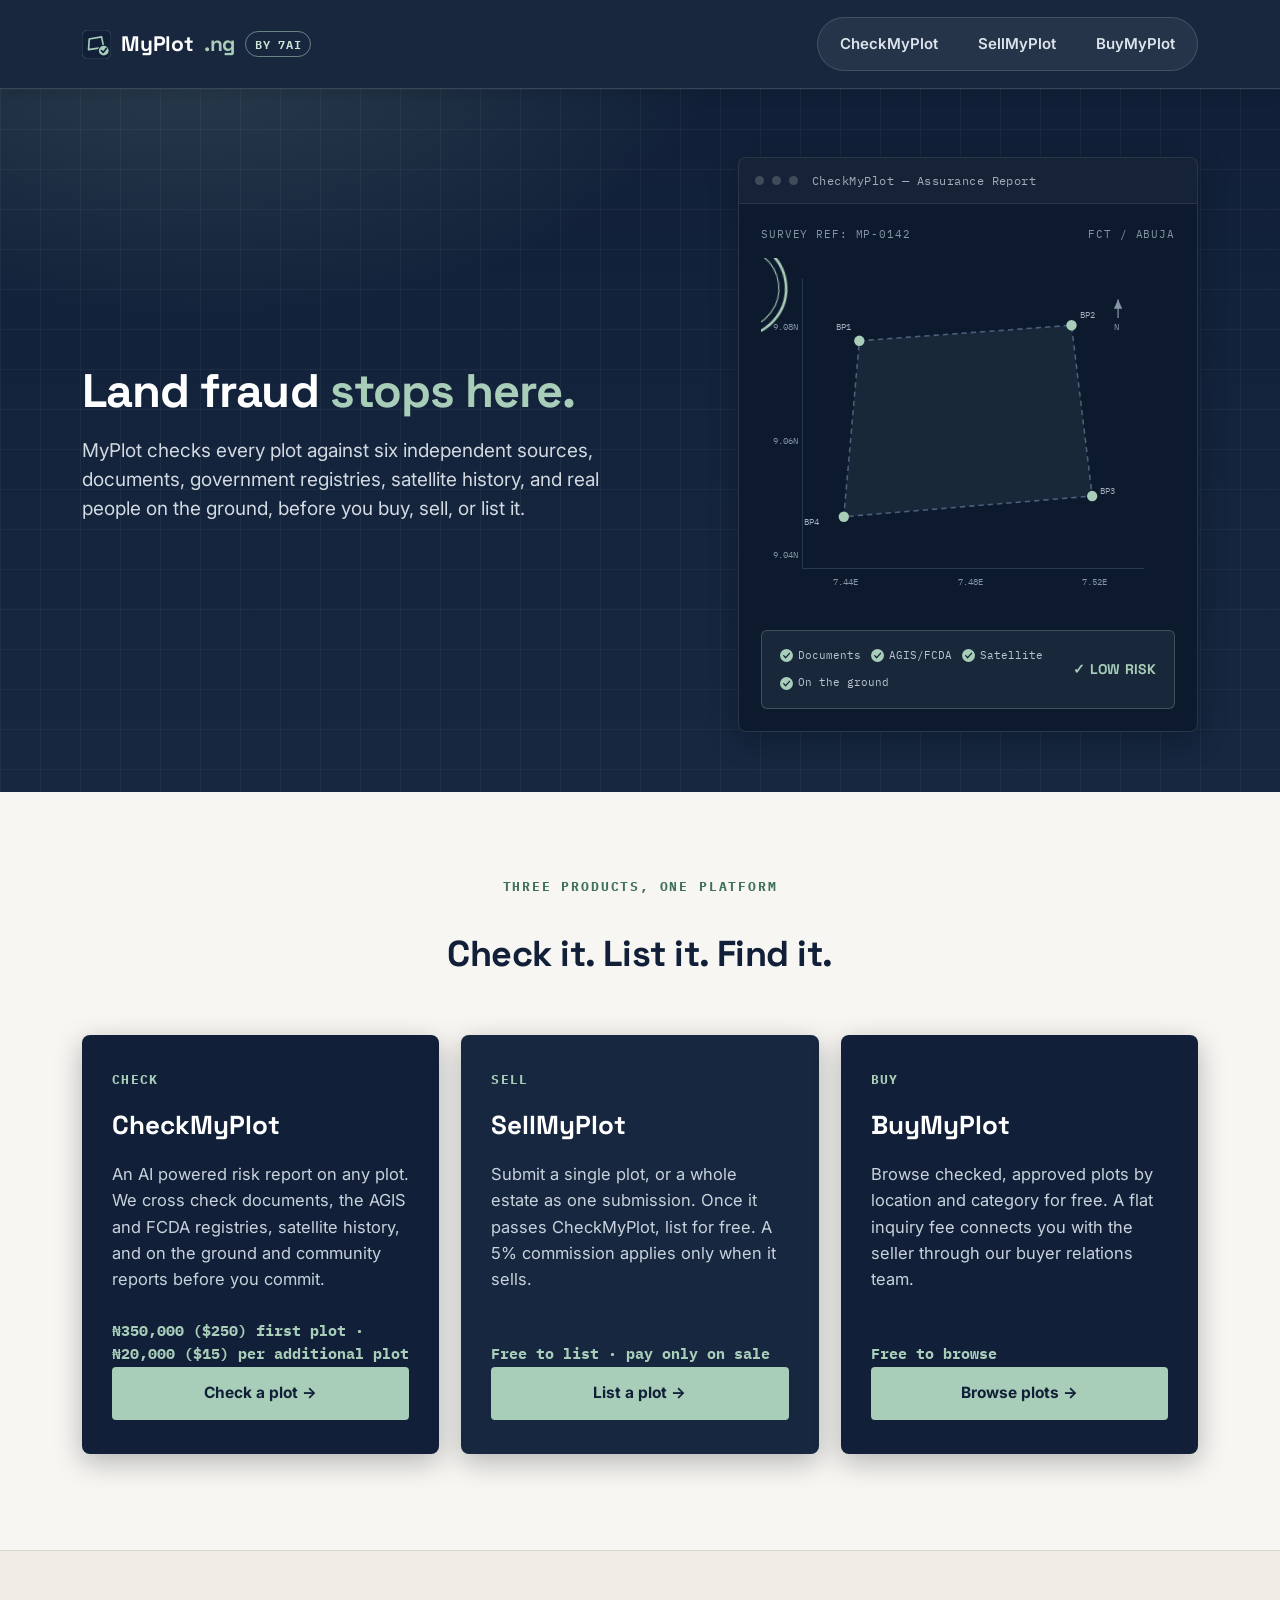
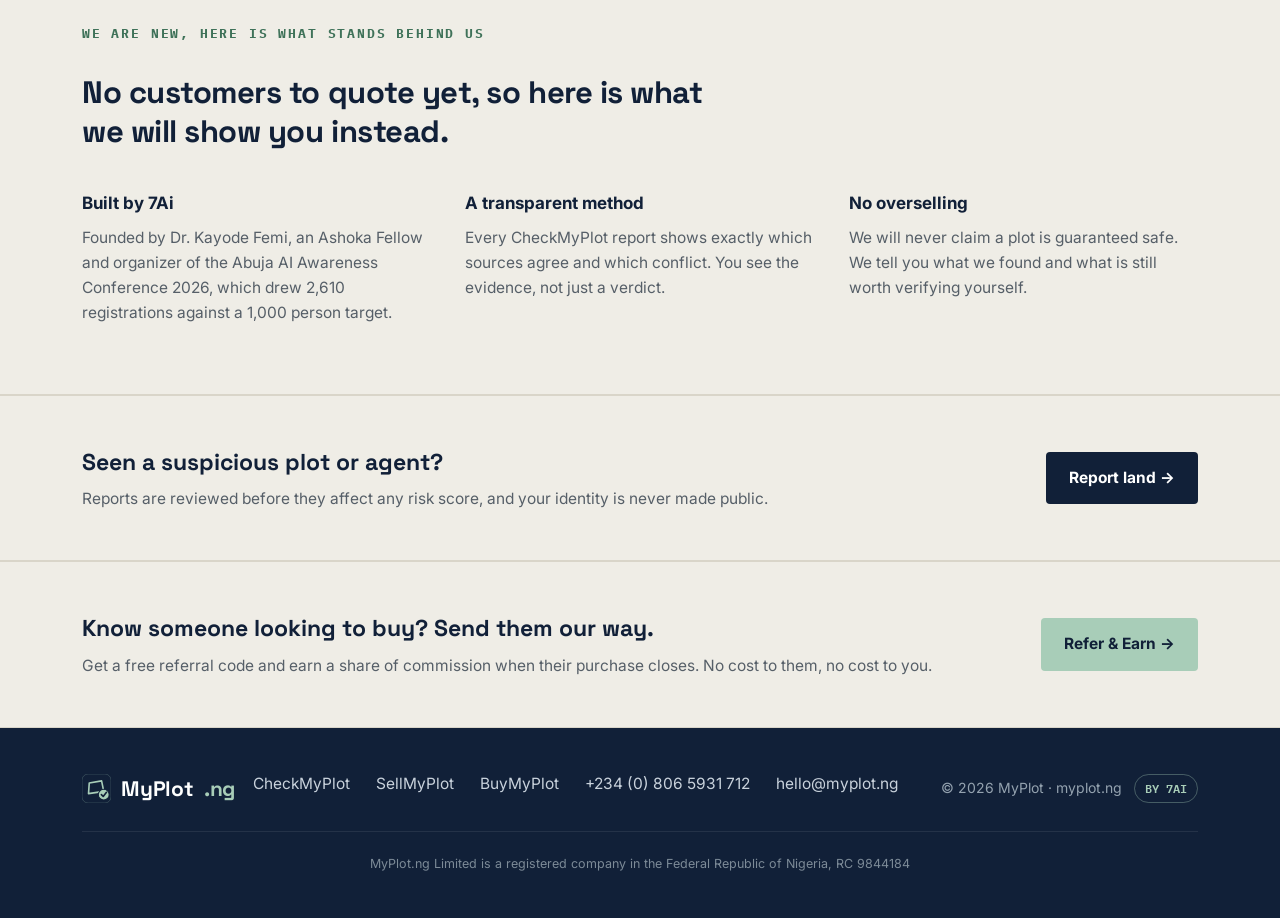
==== index.html @ 8093b440 "Add files via upload" ====
<!DOCTYPE html>
<html lang="en">
<head>
<meta charset="UTF-8">
<meta name="viewport" content="width=device-width, initial-scale=1.0">
<title>MyPlot by 7Ai — CheckMyPlot, SellMyPlot, BuyMyPlot</title>
<meta name="description" content="MyPlot has three products: CheckMyPlot for AI powered land risk reports, SellMyPlot to list a checked plot, and BuyMyPlot to browse verified land for sale in Abuja.">
<link rel="icon" type="image/svg+xml" href="assets/logo/icon.svg">
<link rel="preconnect" href="https://fonts.googleapis.com">
<link rel="preconnect" href="https://fonts.gstatic.com" crossorigin>
<link href="https://fonts.googleapis.com/css2?family=Space+Grotesk:wght@500;600;700&family=Inter:wght@400;500;600;700&family=IBM+Plex+Mono:wght@400;500;600&display=swap" rel="stylesheet">
<link rel="stylesheet" href="css/style.css">
</head>
<body>

<header class="site">
  <div class="nav">
    <a href="index.html" class="brand">
      <svg class="brand-icon" viewBox="0 0 160 160" xmlns="http://www.w3.org/2000/svg" aria-hidden="true">
        <rect x="0" y="0" width="160" height="160" rx="34" fill="#112038" stroke="#A8CDB8" stroke-opacity="0.4" stroke-width="3"/>
        <polygon points="40,50 108,38 120,96 36,108" fill="none" stroke="#A8CDB8" stroke-width="9" stroke-linejoin="round" stroke-linecap="round"/>
        <circle cx="120" cy="114" r="30" fill="#A8CDB8" stroke="#112038" stroke-width="6"/>
        <path d="M107,114 L117,124 L135,101" fill="none" stroke="#112038" stroke-width="9" stroke-linecap="round" stroke-linejoin="round"/>
      </svg>
      MyPlot<span class="dot">.ng</span><span class="brand-tag">BY 7AI</span>
    </a>
    <nav class="product-tabs">
      <a href="check/index.html">CheckMyPlot</a>
      <a href="sell/index.html">SellMyPlot</a>
      <a href="buy/index.html">BuyMyPlot</a>
    </nav>
  </div>
</header>

<section class="hero">
  <div class="wrap hero-inner">
    <div class="hero-grid">
      <div>
        <h1>Land fraud <span class="accent">stops here.</span></h1>
        <p class="lede">MyPlot checks every plot against six independent sources, documents, government registries, satellite history, and real people on the ground, before you buy, sell, or list it.</p>
      </div>
      <div class="plot-graphic">
        <div class="mock-titlebar">
          <span class="mock-dot"></span><span class="mock-dot"></span><span class="mock-dot"></span>
          <span class="mock-title">CheckMyPlot — Assurance Report</span>
        </div>
        <div class="mock-body">
        <div class="frame-label"><span>SURVEY REF: MP-0142</span><span>FCT / ABUJA</span></div>
        <div class="plot-svg-holder">
          <svg viewBox="0 0 400 340" fill="none" xmlns="http://www.w3.org/2000/svg" role="img" aria-label="Illustrated survey plan of a plot with beacon markers at each corner and a risk verdict stamp">
            <g stroke="#2A3A52" stroke-width="1">
              <line x1="40" y1="20" x2="40" y2="300"/>
              <line x1="40" y1="300" x2="370" y2="300"/>
            </g>
            <g fill="#8695A6" font-family="IBM Plex Mono" font-size="9">
              <text x="12" y="70">9.08N</text>
              <text x="12" y="180">9.06N</text>
              <text x="12" y="290">9.04N</text>
              <text x="70" y="316">7.44E</text>
              <text x="190" y="316">7.48E</text>
              <text x="310" y="316">7.52E</text>
            </g>
            <polygon points="95,80 300,65 320,230 80,250" fill="rgba(168,205,184,0.08)" stroke="#4C5F7C" stroke-width="1.5" stroke-dasharray="5 4"/>
            <g class="beacon b1">
              <circle cx="95" cy="80" r="5" fill="#A8CDB8"/>
              <text x="72" y="70" fill="#9FADBD" font-family="IBM Plex Mono" font-size="9">BP1</text>
            </g>
            <g class="beacon b2">
              <circle cx="300" cy="65" r="5" fill="#A8CDB8"/>
              <text x="308" y="58" fill="#9FADBD" font-family="IBM Plex Mono" font-size="9">BP2</text>
            </g>
            <g class="beacon b3">
              <circle cx="320" cy="230" r="5" fill="#A8CDB8"/>
              <text x="328" y="228" fill="#9FADBD" font-family="IBM Plex Mono" font-size="9">BP3</text>
            </g>
            <g class="beacon b4">
              <circle cx="80" cy="250" r="5" fill="#A8CDB8"/>
              <text x="42" y="258" fill="#9FADBD" font-family="IBM Plex Mono" font-size="9">BP4</text>
            </g>
            <g transform="translate(345,40)">
              <line x1="0" y1="18" x2="0" y2="0" stroke="#8695A6" stroke-width="1.2"/>
              <polygon points="0,0 -4,9 4,9" fill="#8695A6"/>
              <text x="-4" y="30" fill="#8695A6" font-family="IBM Plex Mono" font-size="9">N</text>
            </g>
            <g class="stamp" transform="translate(195,155)">
              <circle cx="0" cy="0" r="46" fill="none" stroke="#A8CDB8" stroke-width="2.5"/>
              <circle cx="0" cy="0" r="39" fill="none" stroke="#A8CDB8" stroke-width="1"/>
              <text x="0" y="-6" fill="#A8CDB8" font-family="Space Grotesk" font-weight="700" font-size="13" text-anchor="middle">LOW</text>
              <text x="0" y="10" fill="#A8CDB8" font-family="Space Grotesk" font-weight="700" font-size="13" text-anchor="middle">RISK</text>
            </g>
          </svg>
        </div>
        </div>
        <div class="mock-results">
          <div class="mock-checks">
            <span class="mock-check"><svg viewBox="0 0 16 16"><circle cx="8" cy="8" r="8" fill="#A8CDB8"/><path d="M4.5,8.2 L7,10.7 L11.7,5.3" stroke="#112038" stroke-width="1.6" fill="none" stroke-linecap="round" stroke-linejoin="round"/></svg>Documents</span>
            <span class="mock-check"><svg viewBox="0 0 16 16"><circle cx="8" cy="8" r="8" fill="#A8CDB8"/><path d="M4.5,8.2 L7,10.7 L11.7,5.3" stroke="#112038" stroke-width="1.6" fill="none" stroke-linecap="round" stroke-linejoin="round"/></svg>AGIS/FCDA</span>
            <span class="mock-check"><svg viewBox="0 0 16 16"><circle cx="8" cy="8" r="8" fill="#A8CDB8"/><path d="M4.5,8.2 L7,10.7 L11.7,5.3" stroke="#112038" stroke-width="1.6" fill="none" stroke-linecap="round" stroke-linejoin="round"/></svg>Satellite</span>
            <span class="mock-check"><svg viewBox="0 0 16 16"><circle cx="8" cy="8" r="8" fill="#A8CDB8"/><path d="M4.5,8.2 L7,10.7 L11.7,5.3" stroke="#112038" stroke-width="1.6" fill="none" stroke-linecap="round" stroke-linejoin="round"/></svg>On the ground</span>
          </div>
          <span class="mock-verdict">✓ LOW RISK</span>
        </div>
      </div>
    </div>
  </div>
</section>

<section class="products">
  <div class="wrap">
    <div class="products-head">
      <span class="eyebrow">THREE PRODUCTS, ONE PLATFORM</span>
      <h2>Check it. List it. Find it.</h2>
    </div>
    <div class="product-row">
      <a href="check/index.html" class="product-card">
        <span class="product-step">CHECK</span>
        <h3>CheckMyPlot</h3>
        <p>An AI powered risk report on any plot. We cross check documents, the AGIS and FCDA registries, satellite history, and on the ground and community reports before you commit.</p>
        <div class="product-price">₦350,000 ($250) first plot · ₦20,000 ($15) per additional plot</div>
        <span class="btn btn-primary">Check a plot →</span>
      </a>
      <a href="sell/index.html" class="product-card mid">
        <span class="product-step">SELL</span>
        <h3>SellMyPlot</h3>
        <p>Submit a single plot, or a whole estate as one submission. Once it passes CheckMyPlot, list for free. A 5% commission applies only when it sells.</p>
        <div class="product-price">Free to list · pay only on sale</div>
        <span class="btn btn-primary">List a plot →</span>
      </a>
      <a href="buy/index.html" class="product-card">
        <span class="product-step">BUY</span>
        <h3>BuyMyPlot</h3>
        <p>Browse checked, approved plots by location and category for free. A flat inquiry fee connects you with the seller through our buyer relations team.</p>
        <div class="product-price">Free to browse</div>
        <span class="btn btn-primary">Browse plots →</span>
      </a>
    </div>
  </div>
</section>

<section class="trust">
  <div class="wrap">
    <div class="trust-head">
      <span class="eyebrow">WE ARE NEW, HERE IS WHAT STANDS BEHIND US</span>
      <h2>No customers to quote yet, so here is what we will show you instead.</h2>
    </div>
    <div class="trust-row">
      <div class="trust-item">
        <h4>Built by 7Ai</h4>
        <p>Founded by Dr. Kayode Femi, an Ashoka Fellow and organizer of the Abuja AI Awareness Conference 2026, which drew 2,610 registrations against a 1,000 person target.</p>
      </div>
      <div class="trust-item">
        <h4>A transparent method</h4>
        <p>Every CheckMyPlot report shows exactly which sources agree and which conflict. You see the evidence, not just a verdict.</p>
      </div>
      <div class="trust-item">
        <h4>No overselling</h4>
        <p>We will never claim a plot is guaranteed safe. We tell you what we found and what is still worth verifying yourself.</p>
      </div>
    </div>
  </div>
</section>

<section class="report-cta">
  <div class="wrap">
    <div>
      <h2>Seen a suspicious plot or agent?</h2>
      <p>Reports are reviewed before they affect any risk score, and your identity is never made public.</p>
    </div>
    <a href="report/index.html" class="btn btn-dark">Report land →</a>
  </div>
</section>

<section class="report-cta" style="background:var(--paper-2);">
  <div class="wrap">
    <div>
      <h2>Know someone looking to buy? Send them our way.</h2>
      <p>Get a free referral code and earn a share of commission when their purchase closes. No cost to them, no cost to you.</p>
    </div>
    <a href="refer/index.html" class="btn btn-primary">Refer & Earn →</a>
  </div>
</section>

<footer>
  <div class="wrap">
    <div class="footer-row">
      <a href="index.html" class="brand">
        <svg class="brand-icon" viewBox="0 0 160 160" xmlns="http://www.w3.org/2000/svg" aria-hidden="true">
          <rect x="0" y="0" width="160" height="160" rx="34" fill="#112038" stroke="#A8CDB8" stroke-opacity="0.4" stroke-width="3"/>
          <polygon points="40,50 108,38 120,96 36,108" fill="none" stroke="#A8CDB8" stroke-width="9" stroke-linejoin="round" stroke-linecap="round"/>
          <circle cx="120" cy="114" r="30" fill="#A8CDB8" stroke="#112038" stroke-width="6"/>
          <path d="M107,114 L117,124 L135,101" fill="none" stroke="#112038" stroke-width="9" stroke-linecap="round" stroke-linejoin="round"/>
        </svg>
        MyPlot<span class="dot">.ng</span>
      </a>
      <div class="footer-links">
        <a href="check/index.html">CheckMyPlot</a>
        <a href="sell/index.html">SellMyPlot</a>
        <a href="buy/index.html">BuyMyPlot</a>
        <a href="tel:+2348065931712">+234 (0) 806 5931 712</a>
        <a href="mailto:hello@myplot.ng">hello@myplot.ng</a>
      </div>
      <div class="footer-meta">
        <span>© 2026 MyPlot · myplot.ng</span>
        <span class="tag7ai">BY 7AI</span>
      </div>
    </div>
    <div class="footer-legal">MyPlot.ng Limited is a registered company in the Federal Republic of Nigeria, RC 9844184</div>
  </div>
</footer>

<script src="js/main.js"></script>
</body>
</html>
---- css/style.css ----
/* MyPlot by 7Ai — shared stylesheet
   Brand colors: navy #112038, sage #A8CDB8 (decorative, dark backgrounds),
   deepened green #5A8A70 (functional text/labels on light backgrounds) */

:root{
  --navy:#112038;
  --navy-2:#16273f;
  --teal:#A8CDB8;       /* decorative sage, use on dark backgrounds or as solid fills */
  --teal-dim:#3F7259;   /* functional green, darker for AA contrast as small text on light backgrounds */
  --paper:#F7F6F2;
  --paper-2:#EFEDE6;
  --ink:#112038;
  --ink-soft:#333E48;
  --ink-faint:#565F68;  /* darkened from the original for real legibility on light backgrounds */
  --amber:#E8A33D;
  --red:#D2574A;
  --line:#D9D5C9;
  --line-navy:rgba(255,255,255,0.14);
  --shadow-card:0 1px 2px rgba(17,32,56,0.04), 0 4px 14px rgba(17,32,56,0.07);
  --shadow-dark:0 8px 28px rgba(6,12,22,0.28);
  --display:'Space Grotesk',sans-serif;
  --body:'Inter',sans-serif;
  --mono:'IBM Plex Mono',monospace;
}

*{box-sizing:border-box; margin:0; padding:0;}
html{scroll-behavior:smooth; font-size:17px;}
body{
  font-family:var(--body);
  color:var(--ink-soft);
  background:var(--paper);
  line-height:1.6;
  -webkit-font-smoothing:antialiased;
}
img,svg{display:block; max-width:100%;}
a{color:inherit;}
:focus-visible{outline:2px solid var(--teal-dim); outline-offset:3px;}

.wrap{max-width:1180px; margin:0 auto; padding:0 32px;}

/* ---------- NAV ---------- */
.contact-bar{
  background:#0A1220; padding:9px 32px; text-align:center;
}
.contact-bar .wrap{
  max-width:1180px; margin:0 auto;
  display:flex; align-items:center; justify-content:center; flex-wrap:wrap;
}
.contact-bar a{
  color:#CDE6D9; font-family:var(--mono); font-size:12.5px; font-weight:600;
  text-decoration:none; display:inline-flex; align-items:center; margin:0 13px;
}
.contact-bar a:hover{ color:#fff; }
.contact-bar .cbar-icon{ width:13px; height:13px; flex-shrink:0; margin-right:6px; }

header.site{
  position:sticky; top:0; z-index:50;
  background:rgba(17,32,56,0.97);
  backdrop-filter:blur(8px);
  border-bottom:1px solid var(--line-navy);
  box-shadow:0 2px 16px rgba(0,0,0,0.18);
}
.nav{
  display:flex; align-items:center; justify-content:space-between;
  padding:17px 32px;
  max-width:1180px; margin:0 auto;
  gap:24px;
}
.brand{
  display:flex; align-items:center; gap:10px; flex-shrink:0;
  font-family:var(--display); font-weight:700; font-size:21px;
  color:#fff; letter-spacing:-0.01em;
  text-decoration:none;
}
.brand-icon{width:29px; height:29px; flex-shrink:0; display:block;}
.brand .dot{color:var(--teal);}
.brand-tag{
  font-family:var(--mono); font-size:11.5px; font-weight:600; color:#CDE6D9;
  border:1px solid rgba(168,205,184,0.55); border-radius:20px;
  padding:3px 9px; letter-spacing:0.06em;
}
.product-tabs{
  display:flex; align-items:center; gap:4px;
  background:rgba(255,255,255,0.06);
  border:1px solid var(--line-navy);
  border-radius:30px; padding:4px;
}
.product-tabs a{
  font-family:var(--body); font-weight:600; font-size:15px;
  color:#DCE4EC; text-decoration:none;
  padding:10px 18px; border-radius:24px;
  transition:background 0.15s ease, color 0.15s ease;
  white-space:nowrap;
}
.product-tabs a:hover{color:#fff;}
.product-tabs a.active{background:var(--teal); color:var(--navy);}

/* ---------- BUTTONS ---------- */
.btn{
  display:inline-flex; align-items:center; justify-content:center; gap:8px;
  font-family:var(--body); font-weight:700; font-size:15.5px;
  padding:13px 22px; border-radius:4px; text-decoration:none;
  border:1px solid transparent; cursor:pointer;
  transition:transform 0.15s ease, box-shadow 0.15s ease;
}
.btn:hover{transform:translateY(-1px);}
.btn-primary{background:var(--teal); color:var(--navy);}
.btn-primary:hover{box-shadow:0 8px 22px rgba(168,205,184,0.5);}
.btn-dark{background:var(--navy); color:#fff;}
.btn-dark:hover{box-shadow:0 8px 22px rgba(17,32,56,0.3);}
.btn-ghost{border-color:rgba(255,255,255,0.35); color:#fff; background:transparent;}
.btn-ghost:hover{border-color:#fff;}
.btn:disabled{opacity:0.6; cursor:not-allowed; transform:none;}

/* ---------- HERO (used on all pages, varies in height) ---------- */
.hero{
  background:
    radial-gradient(ellipse 900px 500px at 15% -10%, rgba(168,205,184,0.18), transparent 60%),
    linear-gradient(180deg, var(--navy) 0%, var(--navy-2) 100%);
  color:#fff;
  position:relative; overflow:hidden;
  padding:68px 0 60px;
}
.hero::before{
  content:"";
  position:absolute; inset:0;
  background-image:
    linear-gradient(rgba(255,255,255,0.04) 1px, transparent 1px),
    linear-gradient(90deg, rgba(255,255,255,0.04) 1px, transparent 1px);
  background-size:40px 40px;
  pointer-events:none;
}
.hero-inner{position:relative; z-index:1;}
.hero-grid{
  display:grid; grid-template-columns:1.05fr 460px; gap:52px; align-items:center;
}
.hero h1{
  font-family:var(--display); font-weight:700;
  font-size:clamp(32px, 3.8vw, 47px);
  line-height:1.12; letter-spacing:-0.02em;
  color:#fff; margin-bottom:18px;
}
.hero h1 .accent{color:var(--teal);}
.hero p.lede{font-size:19px; line-height:1.55; color:#D3DAE2; max-width:520px; margin-bottom:0;}
.eyebrow{
  font-family:var(--mono); font-size:13px; letter-spacing:0.14em; text-transform:uppercase;
  color:var(--teal); font-weight:700; display:inline-block; margin-bottom:16px;
}

/* Small breadcrumb back-link used on product pages */
.back-link{
  display:inline-flex; align-items:center; gap:6px; font-size:15px; font-weight:500; color:#B6C2CE;
  text-decoration:none; margin-bottom:22px;
}
.back-link:hover{color:#fff;}

/* ---------- Plot survey graphic / product mockup (homepage hero) ---------- */
.plot-graphic{
  position:relative; background:#0D1A2E;
  border:1px solid rgba(255,255,255,0.12); border-radius:8px;
  box-shadow:var(--shadow-dark);
  overflow:hidden;
}
.plot-graphic .mock-titlebar{
  display:flex; align-items:center; gap:8px;
  padding:13px 16px; background:rgba(255,255,255,0.04);
  border-bottom:1px solid rgba(255,255,255,0.09);
}
.plot-graphic .mock-dot{width:9px; height:9px; border-radius:50%; background:rgba(255,255,255,0.18);}
.plot-graphic .mock-title{
  font-family:var(--mono); font-size:12px; color:#9FADBD; letter-spacing:0.04em;
  margin-left:6px;
}
.plot-graphic .mock-body{padding:22px 22px 0;}
.plot-graphic .frame-label{
  display:flex; justify-content:space-between; align-items:center;
  font-family:var(--mono); font-size:11px; color:#8695A6;
  letter-spacing:0.08em; margin-bottom:14px; text-transform:uppercase;
}
.plot-svg-holder svg{width:100%; height:auto;}
.beacon{transform-origin:center; animation:beaconPulse 3.2s ease-in-out infinite;}
.beacon.b1{animation-delay:0s;} .beacon.b2{animation-delay:0.5s;}
.beacon.b3{animation-delay:1s;} .beacon.b4{animation-delay:1.5s;}
@keyframes beaconPulse{0%,60%,100%{opacity:0.6;} 20%{opacity:1;}}
.stamp{animation:stampIn 900ms cubic-bezier(.2,1.4,.4,1) 1.9s both; transform-origin:center;}
@keyframes stampIn{
  0%{opacity:0; transform:scale(1.7) rotate(-18deg);}
  70%{opacity:1;}
  100%{opacity:1; transform:scale(1) rotate(-8deg);}
}
@media (prefers-reduced-motion: reduce){
  .beacon, .stamp{animation:none !important; opacity:1 !important; transform:none !important;}
}
.mock-results{
  display:flex; align-items:center; justify-content:space-between; gap:14px;
  margin:20px 22px 22px; padding:16px 18px;
  background:rgba(168,205,184,0.08); border:1px solid rgba(168,205,184,0.25); border-radius:6px;
}
.mock-checks{display:flex; gap:10px; flex-wrap:wrap;}
.mock-check{
  display:flex; align-items:center; gap:5px;
  font-family:var(--mono); font-size:11px; color:#B9C4D0;
}
.mock-check svg{width:13px; height:13px; flex-shrink:0;}
.mock-verdict{
  font-family:var(--display); font-weight:700; font-size:14px; color:var(--teal);
  white-space:nowrap; letter-spacing:0.02em;
}

/* ---------- THREE PRODUCTS (homepage) ---------- */
.products{padding:80px 0 96px; background:var(--paper);}
.products-head{text-align:center; max-width:600px; margin:0 auto 52px;}
.products-head h2{
  font-family:var(--display); font-weight:700; font-size:clamp(28px,3.2vw,36px);
  color:var(--ink); letter-spacing:-0.015em; margin-top:12px;
}
.products-head .eyebrow{color:var(--teal-dim);}
.products-head p{font-size:17px; color:var(--ink-faint); margin-top:10px;}
.product-row{display:grid; grid-template-columns:repeat(3, 1fr); gap:22px;}
.product-card{
  background:var(--navy); border-radius:8px; padding:34px 30px;
  display:flex; flex-direction:column; height:100%;
  text-decoration:none; color:inherit;
  box-shadow:var(--shadow-dark);
  transition:transform 0.15s ease;
}
.product-card:hover{transform:translateY(-3px);}
.product-card.mid{background:var(--navy-2);}
.product-step{
  font-family:var(--mono); font-size:12.5px; font-weight:700; color:var(--teal);
  letter-spacing:0.1em; margin-bottom:16px;
}
.product-card h3{
  font-family:var(--display); font-weight:700; font-size:26px; color:#fff; margin-bottom:14px;
}
.product-card p{
  font-size:16.5px; color:#C9D2DC; line-height:1.6; margin-bottom:26px; flex-grow:1;
}
.product-price{font-family:var(--mono); font-size:14.5px; font-weight:700; color:var(--teal); margin-bottom:2px;}
.product-price-usd{font-family:var(--mono); font-size:12px; font-weight:500; color:#8FA6BE; margin-bottom:18px;}

/* ---------- WHY TRUST US (homepage) ---------- */
.trust{padding:68px 0; background:var(--paper-2); border-top:1px solid var(--line); border-bottom:1px solid var(--line);}
.trust-head{max-width:640px; margin-bottom:40px;}
.trust-head .eyebrow{color:var(--teal-dim);}
.trust-head h2{
  font-family:var(--display); font-weight:700; font-size:clamp(25px,2.9vw,31px);
  color:var(--ink); letter-spacing:-0.015em; margin-top:12px; line-height:1.25;
}
.trust-row{display:grid; grid-template-columns:repeat(3, 1fr); gap:34px;}
.trust-item h4{font-family:var(--body); font-weight:700; font-size:17px; color:var(--ink); margin-bottom:9px;}
.trust-item p{font-size:15.5px; color:var(--ink-faint); line-height:1.6;}

/* ---------- GENERIC CONTENT SECTION (product pages) ---------- */
section{padding:0;}
.content-section{padding:68px 0;}
.content-section .section-head{max-width:660px; margin-bottom:38px;}
.content-section h2{
  font-family:var(--display); font-weight:700; font-size:clamp(25px,2.9vw,31px);
  color:var(--ink); letter-spacing:-0.015em; margin-bottom:11px;
}
.content-section p{font-size:17px; color:var(--ink-faint); line-height:1.6;}
.info-grid{display:grid; grid-template-columns:repeat(3,1fr); gap:22px; margin-top:34px;}
.info-item{
  background:#FFFFFF; border:1px solid var(--line); border-top:3px solid var(--teal);
  border-radius:6px; padding:24px; box-shadow:var(--shadow-card);
}
.info-item .num{font-family:var(--mono); font-size:13px; font-weight:700; color:var(--teal-dim); letter-spacing:0.06em; margin-bottom:10px; display:block;}
.info-item h4{font-family:var(--body); font-weight:700; font-size:16.5px; color:var(--ink); margin-bottom:8px;}
.info-item p{font-size:15.5px; color:var(--ink-faint); line-height:1.55;}

/* ---------- FORMS ---------- */
.form-section{padding:60px 0 96px; background:var(--paper);}
.form-card{
  max-width:640px; background:#fff; border:1px solid var(--line); border-radius:8px;
  padding:40px; margin:0 auto; box-shadow:var(--shadow-card);
}
.form-card h3{font-family:var(--display); font-size:23px; color:var(--ink); margin-bottom:8px; font-weight:700;}
.form-card > p{font-size:15.5px; color:var(--ink-faint); margin-bottom:28px;}
.field{margin-bottom:20px;}
.field label{
  display:block; font-size:15px; font-weight:700; color:var(--ink); margin-bottom:7px;
}
.field .hint{font-size:13.5px; color:var(--ink-faint); font-weight:400; margin-left:4px;}
.field input[type="text"],
.field input[type="email"],
.field input[type="tel"],
.field select,
.field textarea{
  width:100%; padding:12px 14px; border:1.5px solid var(--line); border-radius:4px;
  font-family:var(--body); font-size:16px; color:var(--ink); background:var(--paper);
}
.field input:focus, .field select:focus, .field textarea:focus{
  outline:none; border-color:var(--teal-dim); background:#fff;
}
.field textarea{min-height:100px; resize:vertical;}
.radio-row{display:flex; gap:20px; flex-wrap:wrap;}
.radio-option{
  display:flex; align-items:center; gap:8px; font-size:15px; font-weight:500; color:var(--ink-soft);
  border:1.5px solid var(--line); border-radius:4px; padding:10px 15px; cursor:pointer;
}
.radio-option input{margin:0; width:16px; height:16px;}
.form-row-2{display:grid; grid-template-columns:1fr 1fr; gap:16px;}
.form-note{
  font-size:14px; color:var(--ink-faint); margin-top:7px; line-height:1.55;
}
.form-submit{width:100%; margin-top:8px; padding:15px; font-size:16px;}
.form-success, .form-error{
  display:none; padding:15px 17px; border-radius:5px; font-size:15px; margin-bottom:20px;
}
.form-success{background:#EAF3EC; color:#2C5A40; border:1px solid #B9D9C4;}
.form-error{background:#FBEAE7; color:#8A2E22; border:1px solid #F0C5BC;}

/* ---------- REPORT / CTA STRIP ---------- */
.report-cta{background:var(--paper-2); border-top:1px solid var(--line); border-bottom:1px solid var(--line);}
.report-cta .wrap{
  display:flex; justify-content:space-between; align-items:center; gap:32px; padding:48px 32px; flex-wrap:wrap;
}
.report-cta h2{font-family:var(--display); font-size:23px; color:var(--ink); font-weight:700;}
.report-cta p{margin-top:7px; color:var(--ink-faint); font-size:15.5px;}

/* ---------- PARTNERS (placeholder, prospective) ---------- */
.partners{padding:60px 0 68px; background:var(--paper); border-top:1px solid var(--line);}
.partners-head{text-align:center; max-width:560px; margin:0 auto 34px;}
.partners-head .eyebrow{color:var(--teal-dim);}
.partners-head h2{
  font-family:var(--display); font-weight:700; font-size:clamp(23px,2.7vw,29px);
  color:var(--ink); letter-spacing:-0.015em; margin-top:10px;
}
.partners-head p{font-size:15.5px; color:var(--ink-faint); margin-top:10px;}
.partner-row{display:grid; grid-template-columns:repeat(2, minmax(220px, 1fr)); gap:20px; max-width:600px; margin:0 auto;}
.partner-slot{
  border:1.5px dashed #B8B3A2; border-radius:8px; background:var(--paper-2);
  padding:34px 20px; text-align:center;
}
.partner-slot .slot-mark{
  width:46px; height:46px; margin:0 auto 16px; border-radius:8px;
  border:1.5px dashed var(--ink-faint); display:flex; align-items:center; justify-content:center;
  color:var(--ink-faint); font-family:var(--mono); font-size:12px; font-weight:600;
}
.partner-slot h4{font-family:var(--body); font-weight:700; font-size:16.5px; color:var(--ink); margin-bottom:5px;}
.partner-slot .role{font-size:14px; color:var(--ink-faint); margin-bottom:12px;}
.partner-slot .status-tag{
  display:inline-block; font-family:var(--mono); font-size:11.5px; font-weight:600; color:var(--teal-dim);
  border:1px solid rgba(63,114,89,0.4); border-radius:20px; padding:4px 11px; letter-spacing:0.04em;
}

/* ---------- BUYMYPLOT MARKETPLACE ---------- */
.marketplace-banner{
  background:#FBF3E3; border:1px solid #E0CB98; border-radius:8px;
  padding:16px 20px; margin-bottom:34px; font-size:15px; color:#5C4A14;
  display:flex; align-items:center; gap:12px; line-height:1.5;
}
.marketplace-banner strong{color:#4A3B10;}
.district-grid{display:grid; grid-template-columns:repeat(4, 1fr); gap:16px; margin-bottom:52px;}
.district-card{
  background:var(--navy); border-radius:8px; padding:24px 18px; text-align:center;
  position:relative; overflow:hidden; box-shadow:var(--shadow-dark);
}
.district-card svg{width:42px; height:42px; margin:0 auto 14px;}
.district-card h4{font-family:var(--body); font-weight:700; font-size:16px; color:#fff; margin-bottom:5px;}
.district-card .count{font-family:var(--mono); font-size:12.5px; color:var(--teal); font-weight:600;}
.sample-listing{
  background:#fff; border:1px solid var(--line); border-radius:8px; overflow:hidden; max-width:420px;
  box-shadow:var(--shadow-card);
}
.listings-row{display:flex; gap:22px; flex-wrap:wrap;}
.sample-listing .thumb{
  height:170px; background:linear-gradient(135deg, var(--navy) 0%, var(--navy-2) 100%);
  display:flex; align-items:center; justify-content:center; position:relative;
}
.sample-listing .thumb svg{width:68px; height:68px; opacity:0.4;}
.sample-listing .example-badge{
  position:absolute; top:12px; left:12px; background:rgba(255,255,255,0.95); color:var(--ink);
  font-family:var(--mono); font-size:11px; font-weight:700; padding:4px 10px; border-radius:20px; letter-spacing:0.04em;
}
.sample-listing .type-badge{
  position:absolute; top:12px; right:12px; font-family:var(--mono); font-size:11px; font-weight:700;
  padding:4px 10px; border-radius:20px; letter-spacing:0.04em; color:#fff;
}
.sample-listing .type-badge.land{ background:rgba(168,205,184,0.25); border:1px solid rgba(168,205,184,0.6); }
.sample-listing .type-badge.building{ background:rgba(232,163,61,0.25); border:1px solid rgba(232,163,61,0.65); }
.sample-listing .body{padding:20px 22px;}
.sample-listing .top-row{display:flex; justify-content:space-between; align-items:flex-start; margin-bottom:9px;}
.sample-listing h4{font-family:var(--display); font-size:19px; color:var(--ink); font-weight:700;}
.sample-listing .loc{font-family:var(--mono); font-size:12.5px; color:var(--ink-faint); margin-top:3px;}
.sample-listing .risk-badge{
  font-family:var(--mono); font-size:11px; font-weight:700; color:var(--teal-dim);
  border:1px solid rgba(63,114,89,0.45); border-radius:20px; padding:5px 11px; white-space:nowrap;
}
.sample-listing .verify-scope-badge{
  font-family:var(--mono); font-size:11px; font-weight:700; color:var(--amber);
  border:1px solid rgba(232,163,61,0.5); border-radius:20px; padding:5px 11px; white-space:nowrap;
}
.sample-listing .price{font-family:var(--mono); font-size:16px; font-weight:700; color:var(--ink); margin-top:12px;}
.sample-listing .scope-note{font-size:12.5px; color:var(--ink-faint); margin-top:10px; line-height:1.5; border-top:1px solid var(--line); padding-top:10px;}

.founding-badge{ background:rgba(168,205,184,0.95) !important; color:var(--navy) !important; font-weight:700; }
.sample-listing .image-note{ font-size:11.5px; color:var(--ink-faint); font-style:italic; margin-top:8px; }
.sample-listing .was-price{ font-size:12px; color:var(--ink-faint); text-decoration:line-through; font-weight:400; }
.sample-listing .unit-options{ margin-top:12px; display:flex; flex-direction:column; gap:8px; }
.sample-listing .unit-option{
  display:flex; justify-content:space-between; align-items:center; gap:10px;
  padding:9px 12px; background:var(--paper-2); border-radius:6px; font-size:12.5px;
}
.sample-listing .unit-option-label{ color:var(--ink-soft); line-height:1.4; }
.sample-listing .unit-option-label strong{ color:var(--ink); }
.sample-listing .unit-option-price{ font-family:var(--mono); font-weight:700; color:var(--ink); white-space:nowrap; text-align:right; }
.sample-listing .risk-badge.risk-medium{ color:#B8862F; border-color:rgba(184,134,47,0.45); }
.sample-listing .risk-badge.risk-high{ color:var(--red); border-color:rgba(210,87,74,0.45); }

/* ---------- FEATURED ESTATE (bold, marketing-forward) ---------- */
.featured-estate{ margin-bottom:44px; }
.fe-card{
  border-radius:16px; overflow:hidden;
  background:linear-gradient(135deg, #16412E 0%, #1F5C3F 55%, #2C7A54 100%);
  box-shadow:0 14px 40px rgba(22,65,46,0.28);
}
.fe-top{ padding:34px 36px 26px; position:relative; }
.fe-ribbon{
  display:inline-flex; align-items:center; gap:8px; background:#F2B705; color:#3A2A00;
  font-weight:800; font-size:13px; letter-spacing:0.5px; padding:8px 16px; border-radius:30px;
  text-transform:uppercase; box-shadow:0 4px 14px rgba(0,0,0,0.18);
}
.fe-verify-anchor{
  position:absolute; top:34px; right:36px; background:#fff; border-radius:8px; padding:8px 14px;
  display:flex; align-items:center; gap:8px; box-shadow:0 4px 14px rgba(0,0,0,0.18);
}
.fe-verify-anchor .fv-icon{ width:18px; height:18px; flex-shrink:0; }
.fe-verify-anchor .fv-text{ font-family:var(--mono); font-weight:700; font-size:11.5px; color:var(--teal-dim); letter-spacing:0.5px; }
.fe-name{ font-family:var(--display); font-weight:800; font-size:36px; color:#fff; margin-top:18px; letter-spacing:-0.01em; max-width:640px; }
.fe-loc{ font-size:15px; color:#D9F0E3; margin-top:6px; display:flex; align-items:center; }
.fe-approved{
  display:inline-flex; align-items:center; margin-top:14px; background:rgba(255,255,255,0.14);
  border:1px solid rgba(255,255,255,0.3); border-radius:20px; padding:6px 14px; font-size:12.5px; color:#fff; font-weight:600;
}
.fe-note{ font-size:13.5px; color:#CFEBDC; font-style:italic; margin-top:14px; max-width:560px; line-height:1.5; }

.fe-units{ background:#fff; padding:28px 36px 34px; display:flex; flex-wrap:wrap; }
.fe-unit{
  flex:1; min-width:220px; border:1.5px solid #E3E1D9; border-radius:12px; padding:20px; position:relative; overflow:hidden;
  margin-right:18px; margin-bottom:18px;
}
.fe-unit-icon{ width:52px; height:52px; margin-bottom:12px; }
.fe-unit-size{ font-family:var(--display); font-weight:800; font-size:22px; color:var(--navy); }
.fe-unit-label{ font-size:13px; color:var(--ink-faint); margin-top:4px; line-height:1.4; min-height:36px; }
.fe-price-row{ margin-top:14px; display:flex; align-items:baseline; flex-wrap:wrap; }
.fe-promo-tag{
  background:#D2574A; color:#fff; font-weight:800; font-size:11px; letter-spacing:0.5px;
  padding:3px 9px; border-radius:5px; text-transform:uppercase; display:inline-block; margin:0 10px 6px 0;
}
.fe-price{ font-family:var(--mono); font-weight:800; font-size:21px; color:var(--navy); display:block; margin-right:10px; }
.fe-was-price{ font-family:var(--mono); font-size:13px; color:var(--ink-faint); text-decoration:line-through; }

.fe-cta-row{ padding:24px 36px 32px; background:#fff; border-top:1px solid #E3E1D9; display:flex; align-items:center; justify-content:space-between; flex-wrap:wrap; }
.fe-cta-row .fe-desc{ font-size:13.5px; color:var(--ink-faint); max-width:560px; line-height:1.5; margin-right:16px; margin-bottom:8px; }

@media (max-width:900px){
  .partner-row{grid-template-columns:1fr;}
  .district-grid{grid-template-columns:repeat(2, 1fr);}
}

/* ---------- FOOTER ---------- */
footer{background:var(--navy); color:#A7B3BF; padding:44px 0;}
.footer-row{display:flex; justify-content:space-between; align-items:center; flex-wrap:wrap; gap:16px;}
.footer-row .brand{margin-bottom:0;}
.footer-links{display:flex; flex-wrap:wrap;}
.footer-links a{margin-right:26px; margin-bottom:8px;}
.footer-links a{font-size:15.5px; color:#C9D2DC; text-decoration:none;}
.footer-links a:hover{color:#fff;}
.footer-meta{display:flex; align-items:center; gap:12px; font-size:14px; color:#94A2AF;}
.footer-legal{margin-top:26px; padding-top:22px; border-top:1px solid rgba(255,255,255,0.08); font-size:12.5px; color:#7C8A97; text-align:center;}
.tag7ai{
  font-family:var(--mono); color:var(--teal); border:1px solid rgba(168,205,184,0.35);
  padding:4px 10px; border-radius:20px; font-size:12px; font-weight:600;
}

/* ---------- RESPONSIVE ---------- */
@media (max-width:900px){
  .hero-grid{grid-template-columns:1fr;}
  .plot-graphic{max-width:460px;}
  .nav{flex-wrap:wrap; row-gap:12px;}
  .product-tabs{order:3; width:100%; justify-content:space-between;}
  .product-tabs a{flex:1; text-align:center; padding:10px 8px;}
  .product-row{grid-template-columns:1fr;}
  .trust-row{grid-template-columns:1fr; gap:26px;}
  .info-grid{grid-template-columns:1fr;}
  .form-row-2{grid-template-columns:1fr;}
  .mock-results{flex-direction:column; align-items:flex-start;}
}
@media (max-width:560px){
  .wrap{padding:0 20px;}
  .nav{padding:14px 20px;}
  .report-cta .wrap{padding:38px 20px;}
  .form-card{padding:28px 20px;}
}

/* ---------- DISTRICT EXPLORER (BuyMyPlot) ---------- */
  .explorer-wrap{ margin:0; padding:0; }

  .explorer-head{ max-width:700px; margin-bottom:18px; }
  .explorer-eyebrow{ font-family:var(--mono); font-size:12px; font-weight:700; letter-spacing:2px; color:#3F7259; }
  .explorer-head h2{ font-family:var(--display); font-size:24px; color:#112038; margin-top:6px; letter-spacing:-0.01em; }
  .explorer-head p{ font-size:14px; color:#565F68; margin-top:6px; line-height:1.45; }

  /* Tier key: all four tiers visible together, up front */
  .tier-key{
    display:flex; flex-wrap:wrap; gap:1px; background:#D9D5C9;
    border:1px solid #D9D5C9; border-radius:8px; overflow:hidden; margin-bottom:20px;
  }
  .tier-key-item{
    display:flex; align-items:center; background:#fff; padding:11px 14px; flex:1; min-width:180px;
    cursor:pointer; transition:background 0.12s ease;
  }
  .tier-key-item:hover{ background:#F7F6F2; }
  .legend-swatch{ width:12px; height:12px; border-radius:3px; flex-shrink:0; margin-right:10px; }
  .tk-name{ font-weight:700; font-size:12.5px; color:#112038; line-height:1.3; }
  .tk-range{ font-size:11px; color:#7A8590; margin-top:1px; }

  /* Tier key on the dark hero */
  .tier-key-dark{ background:rgba(255,255,255,0.15); border-color:rgba(255,255,255,0.15); }
  .tier-key-dark .tier-key-item{ background:rgba(13,26,46,0.55); }
  .tier-key-dark .tier-key-item:hover{ background:rgba(13,26,46,0.75); }
  .tier-key-dark .tier-key-item.tier-active{ background:#A8CDB8; }
  .tier-key-dark .tk-name{ color:#fff; }
  .tier-key-dark .tier-key-item.tier-active .tk-name{ color:#112038; }
  .tier-key-dark .tk-range{ color:#9FADBD; }
  .tier-key-dark .tier-key-item.tier-active .tk-range{ color:#2C5A40; }

  /* Isometric skyline */
  .skyline-scroll{ overflow-x:auto; padding-bottom:8px; }
  .district-list{ background:#fff; border:1px solid #D9D5C9; border-radius:8px; overflow:hidden; }
  .pin-row{ display:flex; flex-wrap:wrap; gap:28px; padding:12px 0; }
  .district-row{
    display:flex; align-items:center; gap:14px; padding:14px 18px; cursor:pointer;
    border-bottom:1px solid #EFEDE6; transition:background 0.12s ease;
  }
  .district-row:last-child{ border-bottom:none; }
  .district-row:hover{ background:#F7F6F2; }
  .district-row.active{ background:#EFF6F1; }
  .dr-swatch{ width:10px; height:10px; border-radius:50%; flex-shrink:0; margin-right:12px; }
  .dr-name{ font-weight:700; font-size:14.5px; color:#112038; width:140px; flex-shrink:0; margin-right:12px; }
  .dr-tier{ font-size:12.5px; color:#7A8590; width:190px; flex-shrink:0; margin-right:12px; }
  .dr-price{ font-family:var(--mono); font-size:12.5px; color:#3D4750; flex:1; margin-right:12px; }
  .dr-arrow{ font-size:12.5px; color:#3F7259; font-weight:600; white-space:nowrap; }

  .block-slot{ width:200px; flex-shrink:0; display:flex; flex-direction:column; align-items:center; cursor:pointer; position:relative; }
  .pin-forsale-badge{
    background:#D2574A; color:#fff; font-weight:800; font-size:9px; letter-spacing:0.5px;
    padding:2px 8px; border-radius:4px; margin-top:6px; text-transform:uppercase;
  }
  .for-sale-block{
    margin-top:22px; background:rgba(168,205,184,0.08); border:1px solid rgba(168,205,184,0.3);
    border-radius:8px; padding:16px 18px;
  }
  .fs-label{ font-family:var(--mono); font-size:11px; font-weight:700; color:#A8CDB8; letter-spacing:1px; }
  .fs-item{
    display:flex; align-items:center; justify-content:space-between; margin-top:10px;
    background:rgba(255,255,255,0.04); border-radius:6px; padding:11px 13px; text-decoration:none;
  }
  .fs-name{ font-weight:700; font-size:13.5px; color:#fff; }
  .fs-meta{ font-size:11.5px; color:#9FADBD; margin-top:2px; }
  .fs-price{ font-family:var(--mono); font-weight:700; font-size:12.5px; color:#A8CDB8; white-space:nowrap; }
  .fs-empty{ margin-top:10px; font-size:12.5px; color:#7A8590; font-style:italic; }
  .block-slot svg{ display:block; transition:transform 0.15s ease; }
  .block-slot:hover svg{ transform:translateY(-4px); }
  .block-slot .bname{ margin-top:8px; font-weight:700; font-size:13px; color:#112038; text-align:center; }
  .block-slot .bprice{ font-family:var(--mono); font-size:10.5px; color:#7A8590; text-align:center; margin-top:2px; }
  .block-slot.active .bname{ color:#3F7259; }

  .ground-line{ height:2px; background:#D9D5C9; min-width:920px; margin-bottom:28px; }

  /* Detail panel */
  .detail-panel{
    background:#112038; border-radius:10px; padding:36px; margin-top:8px;
    display:none;
  }
  .detail-panel.show{ display:block; }
  .detail-top{ display:flex; align-items:flex-start; justify-content:space-between; gap:20px; flex-wrap:wrap; }
  .detail-tier-badge{ display:inline-block; font-family:var(--mono); font-size:11px; font-weight:700; letter-spacing:1.5px; padding:5px 12px; border-radius:20px; }
  .detail-title{ font-size:28px; font-weight:700; color:#fff; margin-top:14px; }
  .detail-sub{ font-size:14px; color:#A8CDB8; margin-top:4px; }
  .close-btn{ background:rgba(255,255,255,0.08); border:1px solid rgba(255,255,255,0.2); color:#fff; width:34px; height:34px; border-radius:50%; cursor:pointer; font-size:16px; flex-shrink:0; }

  .detail-grid{ display:flex; gap:24px; margin-top:28px; flex-wrap:wrap; }
  .detail-stat{ background:rgba(255,255,255,0.05); border-radius:8px; padding:16px 18px; flex:1; min-width:200px; }
  .detail-stat .slabel{ font-family:var(--mono); font-size:10.5px; font-weight:700; letter-spacing:1.5px; color:#8FA6BE; }
  .detail-stat .sval{ font-size:16px; font-weight:700; color:#fff; margin-top:6px; }

  .detail-desc{ margin-top:24px; font-size:15px; color:#C9D2DC; line-height:1.7; }
  .detail-desc strong{ color:#fff; }

  .remote-note{ margin-top:24px; padding:18px 20px; background:rgba(168,205,184,0.08); border:1px solid rgba(168,205,184,0.25); border-radius:8px; }
  .remote-note .rlabel{ font-family:var(--mono); font-size:11px; font-weight:700; letter-spacing:1.5px; color:#A8CDB8; }
  .remote-note p{ font-size:14px; color:#C9D2DC; margin-top:8px; line-height:1.6; }

  .detail-cta{ margin-top:26px; display:flex; gap:12px; flex-wrap:wrap; }
  .detail-cta a{
    display:inline-flex; align-items:center; font-weight:700; font-size:14.5px; padding:12px 22px; border-radius:4px; text-decoration:none;
  }
  .cta-primary{ background:#A8CDB8; color:#112038; }
  .cta-ghost{ border:1.5px solid rgba(255,255,255,0.35); color:#fff; }

  .empty-state{ text-align:center; padding:50px 20px; color:#7A8590; font-size:15px; }
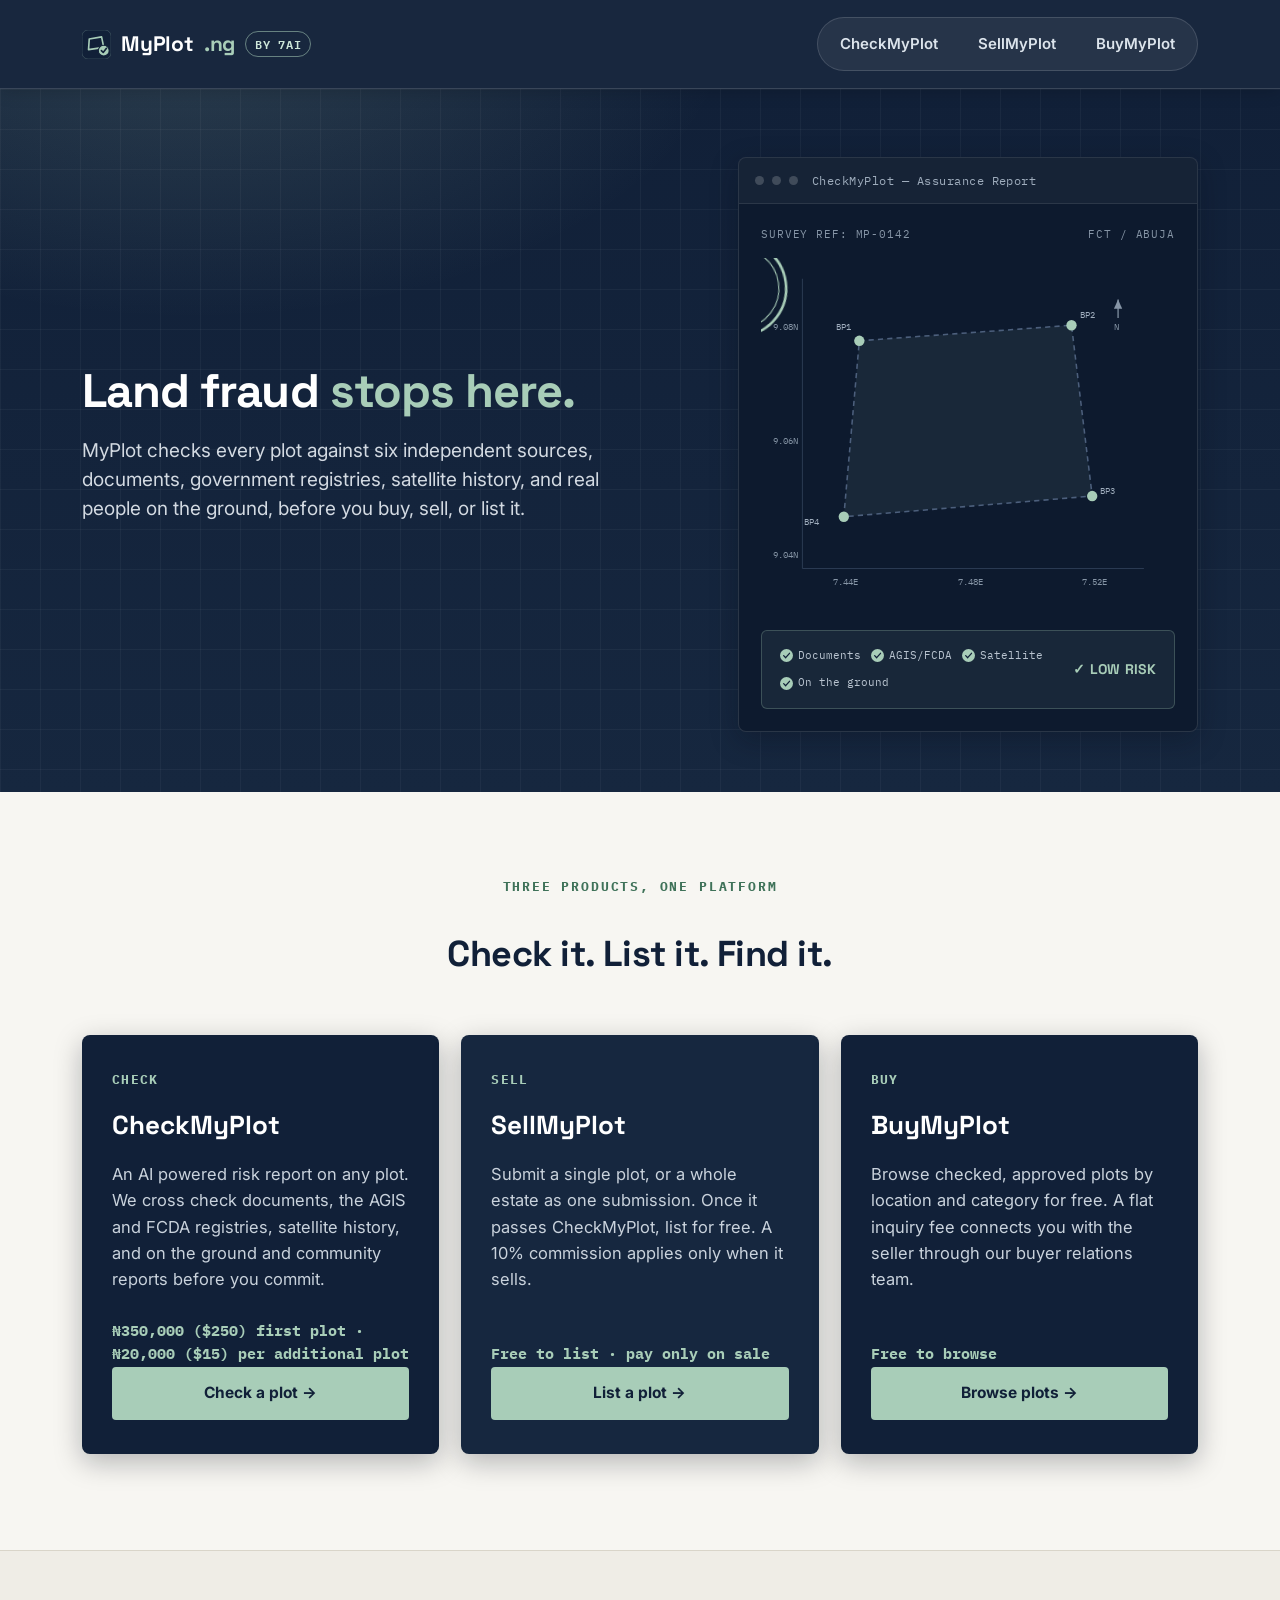
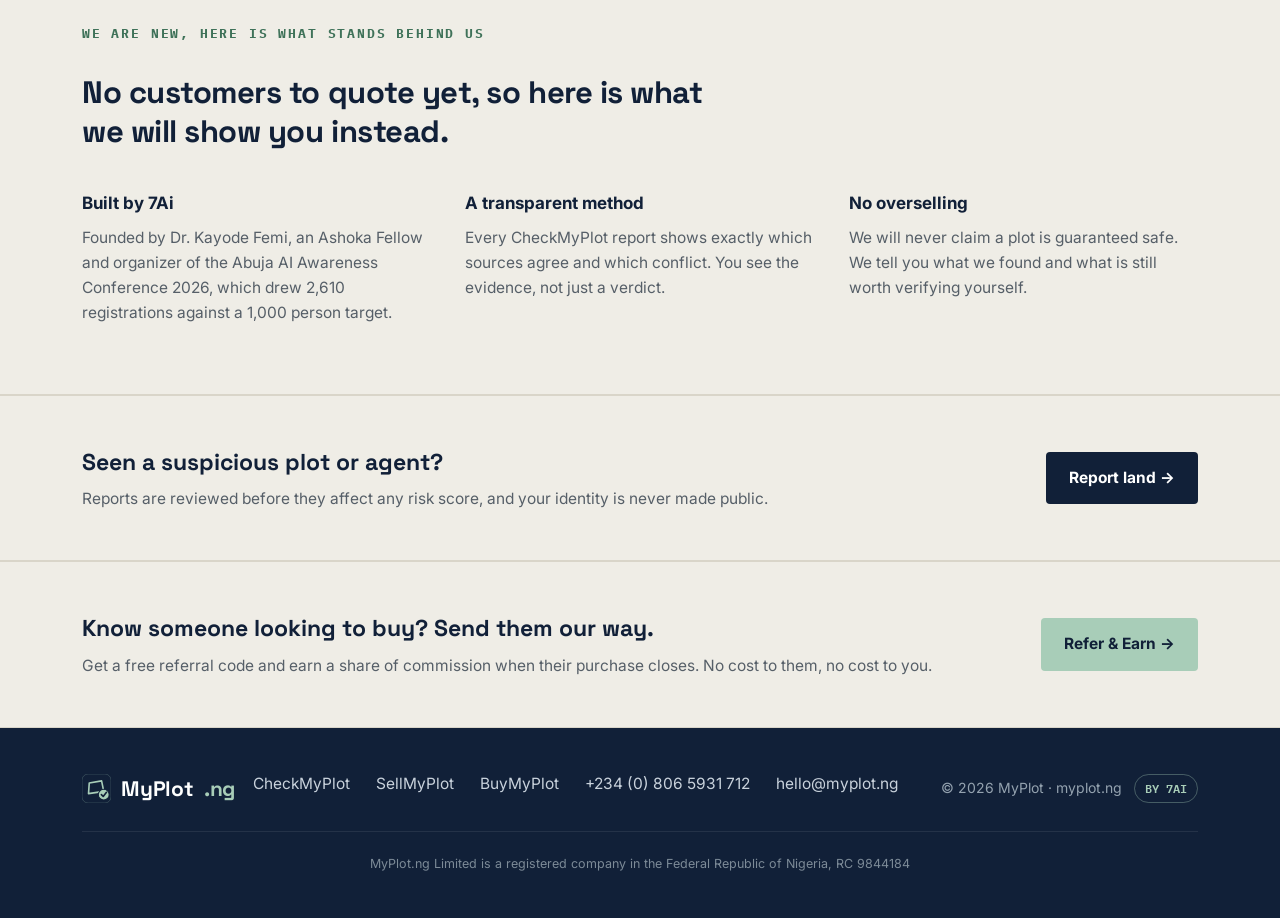
==== commit 4f76fd89: "Add files via upload" ====
--- a/index.html
+++ b/index.html
@@ -122,7 +122,7 @@
       <a href="sell/index.html" class="product-card mid">
         <span class="product-step">SELL</span>
         <h3>SellMyPlot</h3>
-        <p>Submit a single plot, or a whole estate as one submission. Once it passes CheckMyPlot, list for free. A 5% commission applies only when it sells.</p>
+        <p>Submit a single plot, or a whole estate as one submission. Once it passes CheckMyPlot, list for free. A 10% commission applies only when it sells.</p>
         <div class="product-price">Free to list · pay only on sale</div>
         <span class="btn btn-primary">List a plot →</span>
       </a>
--- a/css/style.css
+++ b/css/style.css
@@ -285,6 +285,7 @@
 .field input[type="text"],
 .field input[type="email"],
 .field input[type="tel"],
+.field input[type="password"],
 .field select,
 .field textarea{
   width:100%; padding:12px 14px; border:1.5px solid var(--line); border-radius:4px;
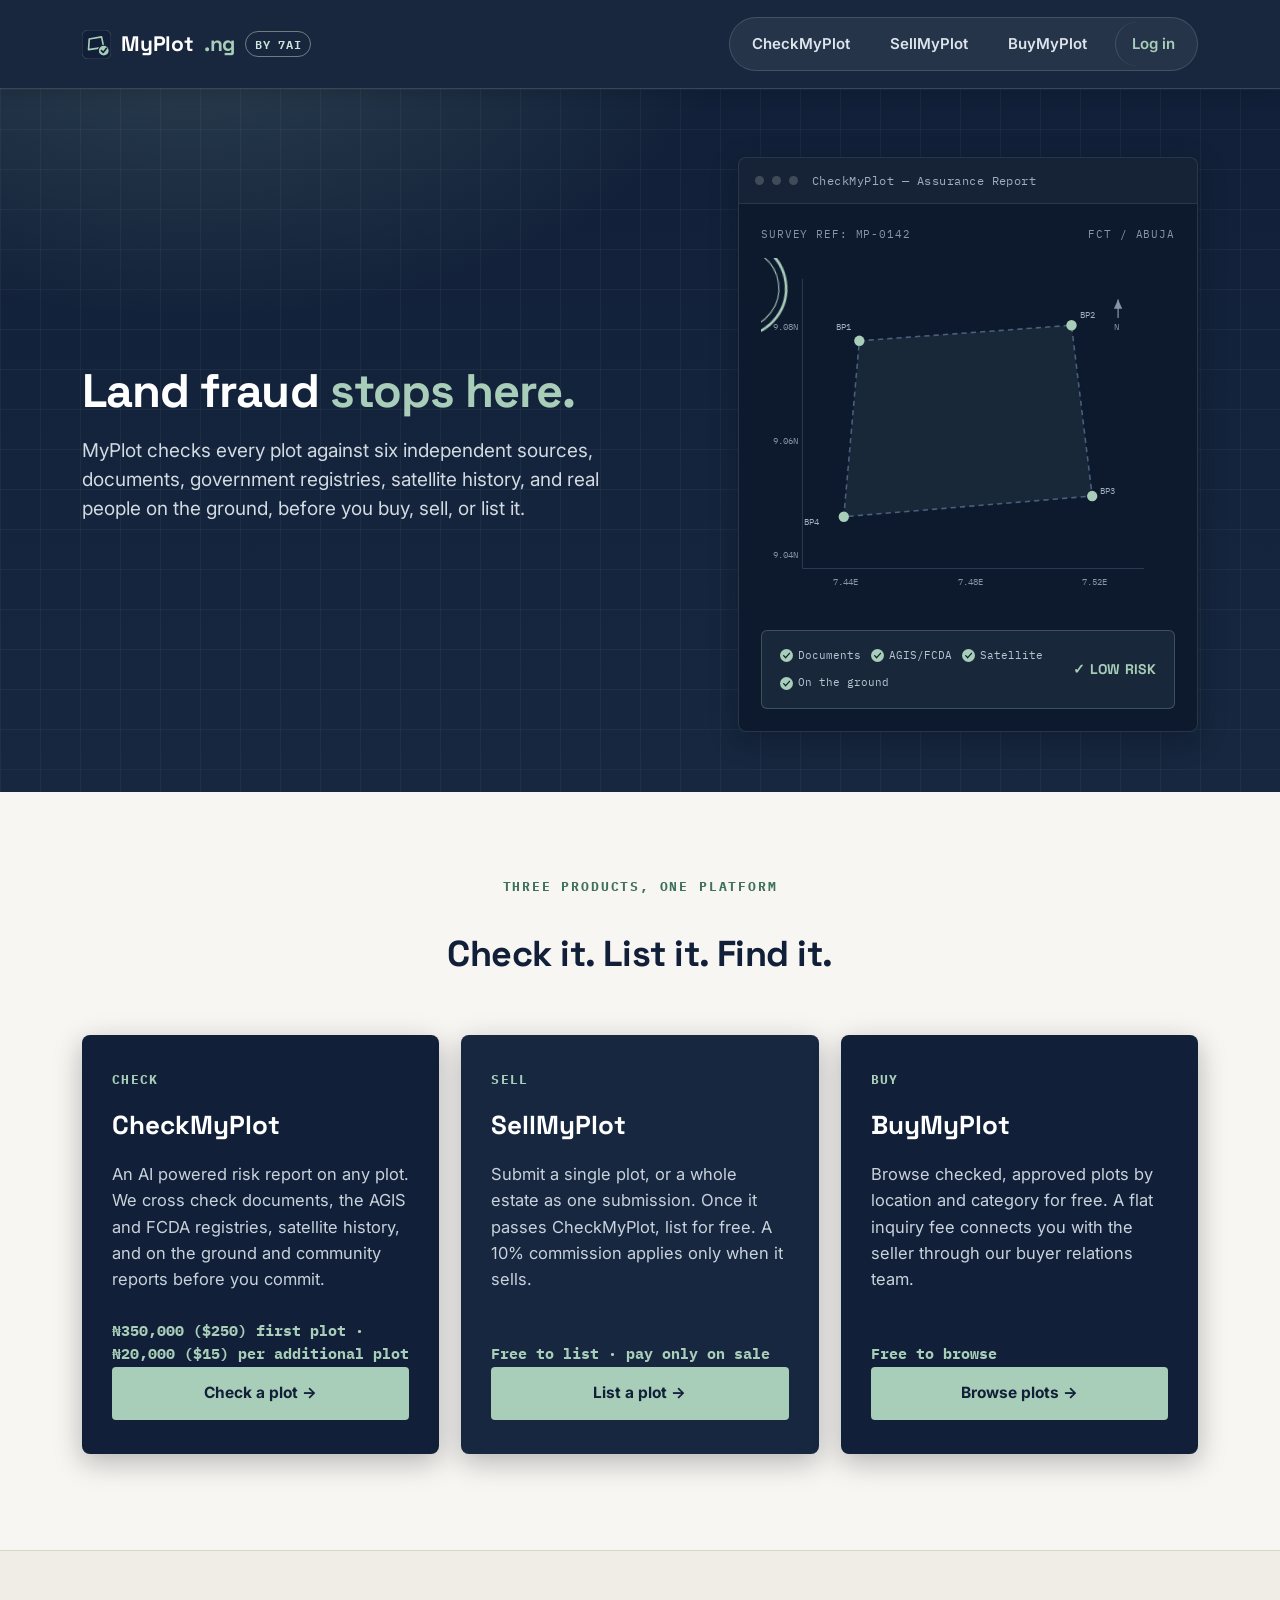
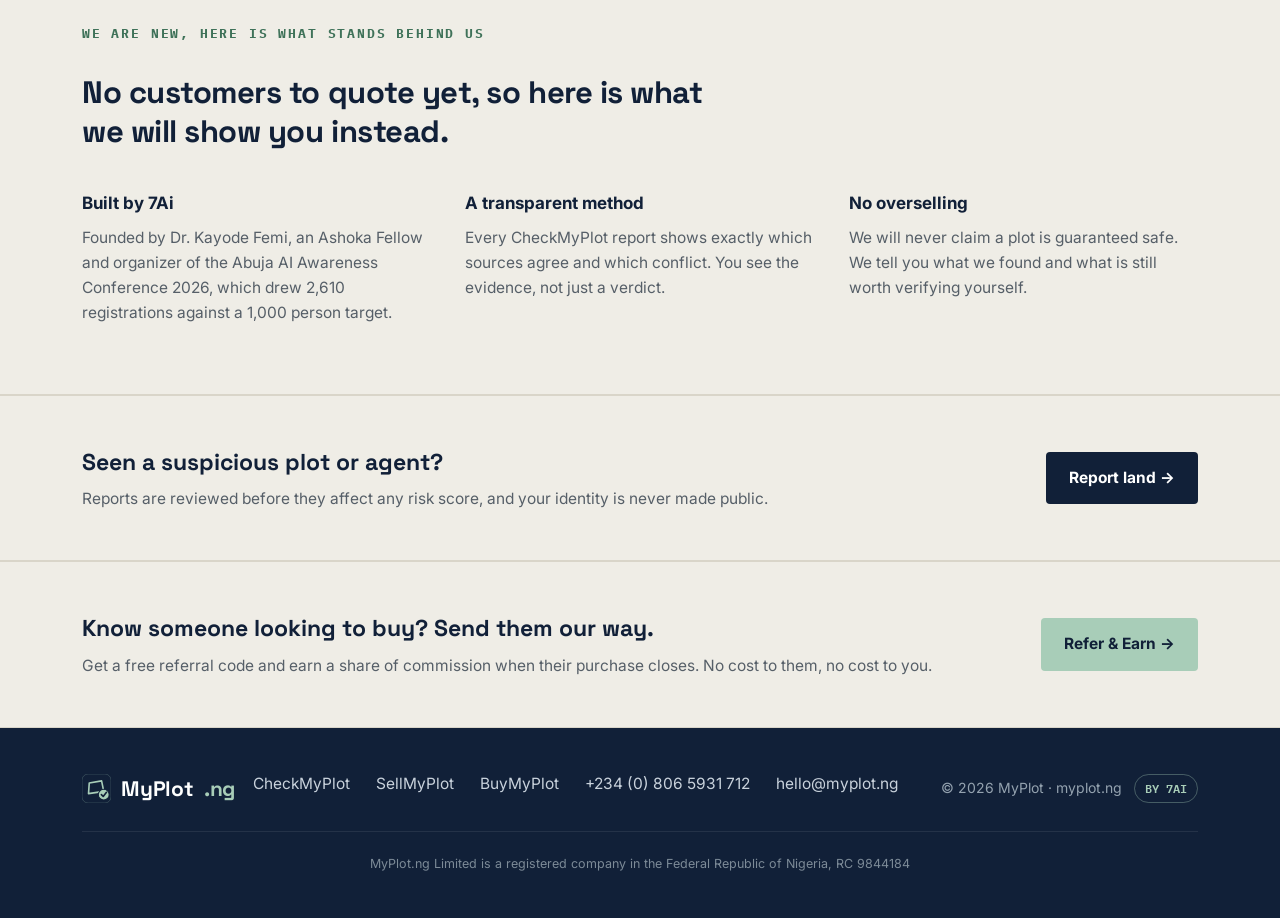
==== commit 10d84acb: "Add files via upload" ====
--- a/index.html
+++ b/index.html
@@ -28,6 +28,7 @@
       <a href="check/index.html">CheckMyPlot</a>
       <a href="sell/index.html">SellMyPlot</a>
       <a href="buy/index.html">BuyMyPlot</a>
+      <a href="login/index.html" class="nav-login">Log in</a>
     </nav>
   </div>
 </header>
--- a/css/style.css
+++ b/css/style.css
@@ -94,6 +94,12 @@
 }
 .product-tabs a:hover{color:#fff;}
 .product-tabs a.active{background:var(--teal); color:var(--navy);}
+.product-tabs a.nav-login{
+  margin-left:6px; padding-left:16px;
+  border-left:1px solid var(--line-navy);
+  color:var(--teal);
+}
+.product-tabs a.nav-login:hover{color:#fff;}
 
 /* ---------- BUTTONS ---------- */
 .btn{
@@ -301,7 +307,17 @@
   border:1.5px solid var(--line); border-radius:4px; padding:10px 15px; cursor:pointer;
 }
 .radio-option input{margin:0; width:16px; height:16px;}
-.form-row-2{display:grid; grid-template-columns:1fr 1fr; gap:16px;}
+.form-row-2{display:flex; gap:16px;}
+.form-row-2 .field{flex:1; min-width:0;}
+.form-row-3{display:flex; gap:16px;}
+.form-row-3 .field{flex:1; min-width:0;}
+.password-field{position:relative;}
+.password-field input{padding-right:64px !important;}
+.password-toggle{
+  position:absolute; right:6px; top:50%; transform:translateY(-50%);
+  font-family:var(--mono); font-size:11px; font-weight:700; color:var(--teal-dim);
+  background:none; border:none; cursor:pointer; padding:6px 8px;
+}
 .form-note{
   font-size:14px; color:var(--ink-faint); margin-top:7px; line-height:1.55;
 }
@@ -486,7 +502,8 @@
   .product-row{grid-template-columns:1fr;}
   .trust-row{grid-template-columns:1fr; gap:26px;}
   .info-grid{grid-template-columns:1fr;}
-  .form-row-2{grid-template-columns:1fr;}
+  .form-row-2{flex-direction:column;}
+  .form-row-3{flex-direction:column;}
   .mock-results{flex-direction:column; align-items:flex-start;}
 }
 @media (max-width:560px){
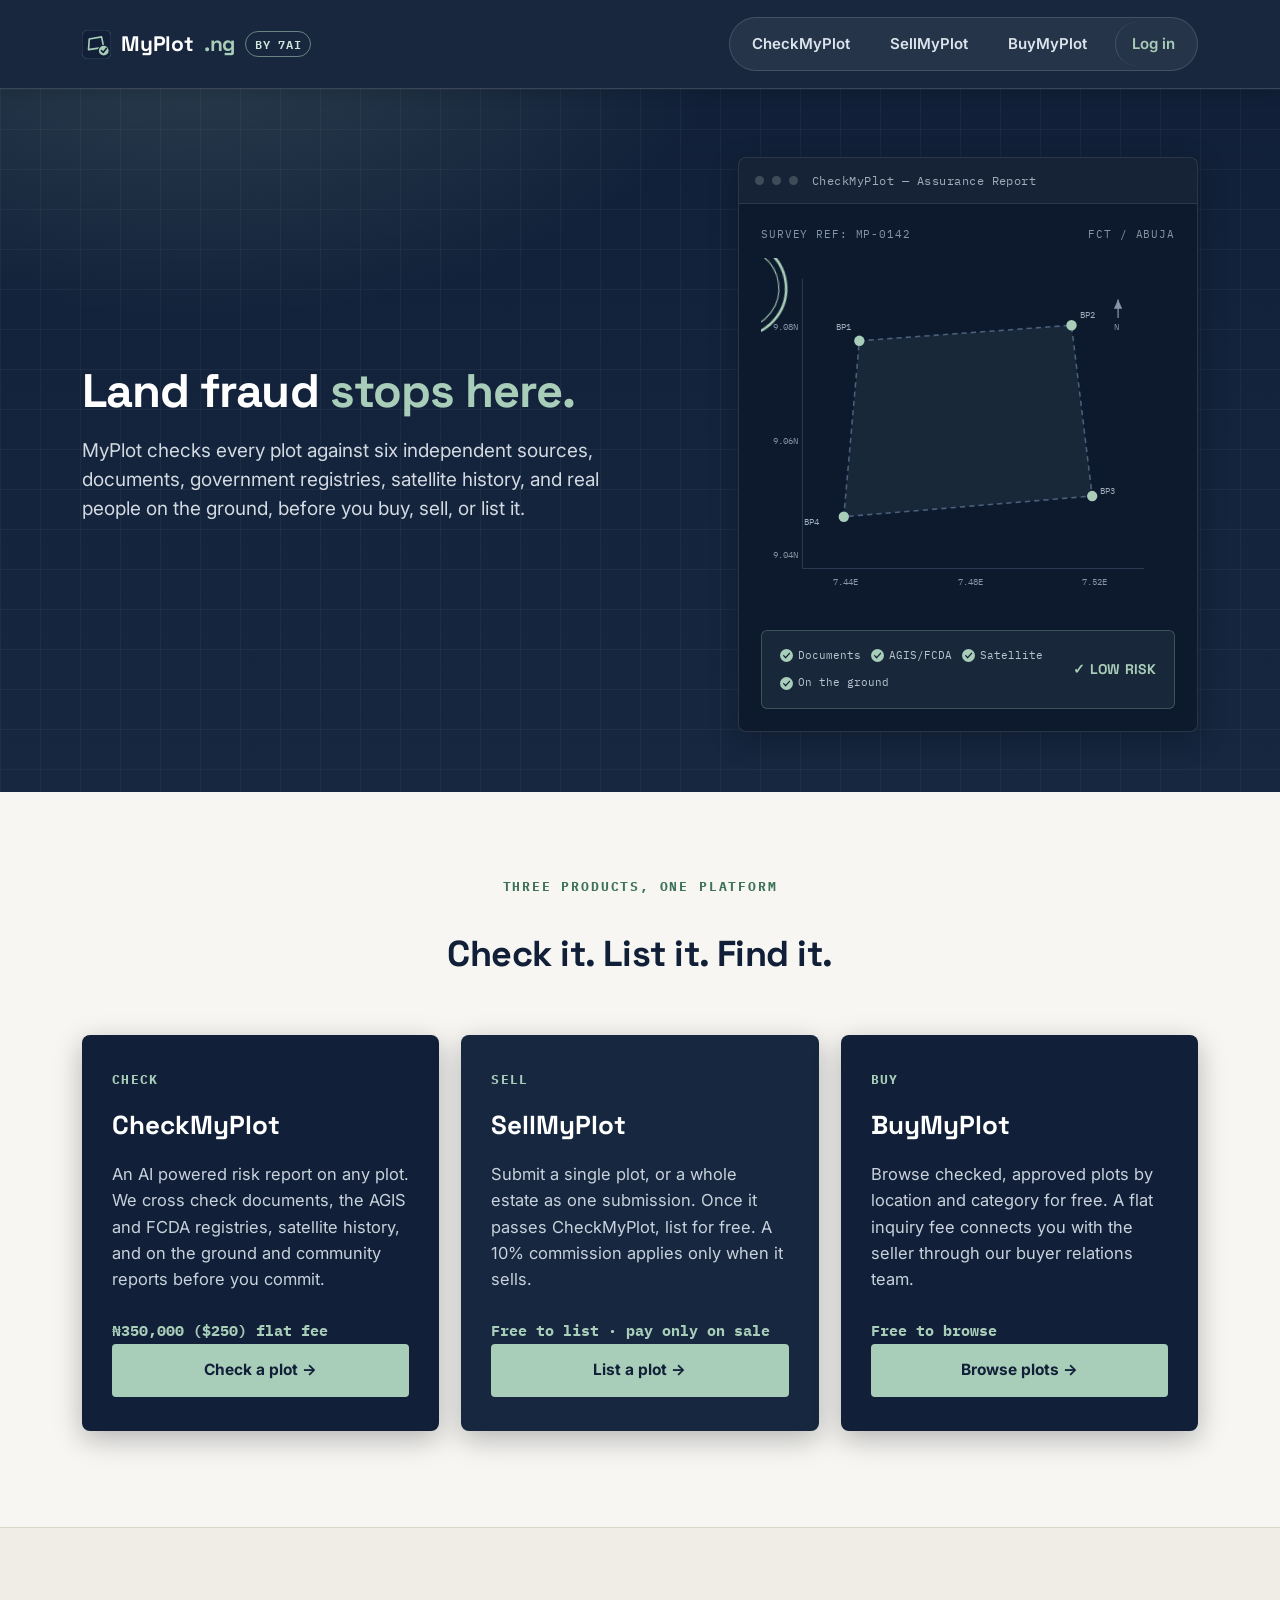
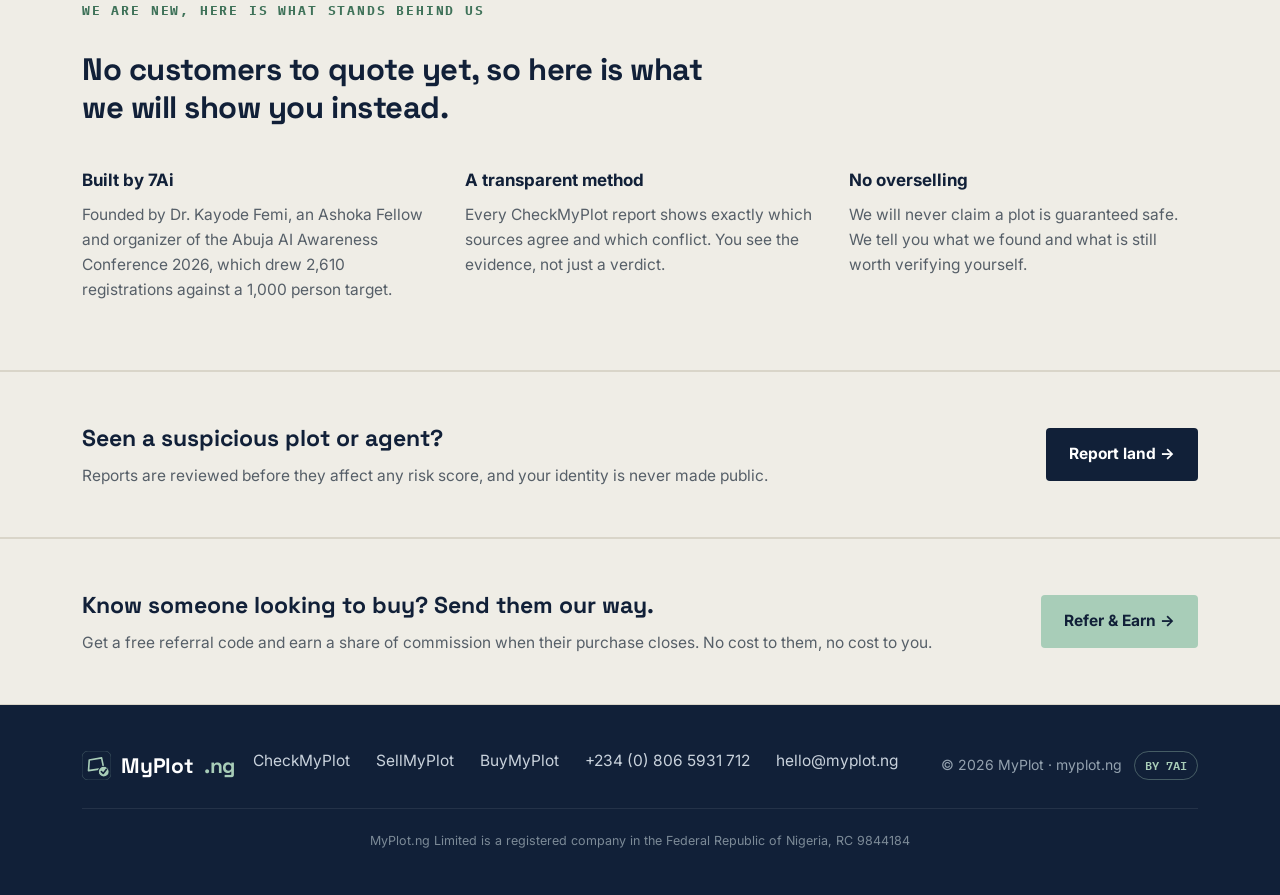
==== commit c23c2741: "Add files via upload" ====
--- a/index.html
+++ b/index.html
@@ -117,7 +117,7 @@
         <span class="product-step">CHECK</span>
         <h3>CheckMyPlot</h3>
         <p>An AI powered risk report on any plot. We cross check documents, the AGIS and FCDA registries, satellite history, and on the ground and community reports before you commit.</p>
-        <div class="product-price">₦350,000 ($250) first plot · ₦20,000 ($15) per additional plot</div>
+        <div class="product-price">₦350,000 ($250) flat fee</div>
         <span class="btn btn-primary">Check a plot →</span>
       </a>
       <a href="sell/index.html" class="product-card mid">
--- a/css/style.css
+++ b/css/style.css
@@ -266,7 +266,8 @@
   color:var(--ink); letter-spacing:-0.015em; margin-bottom:11px;
 }
 .content-section p{font-size:17px; color:var(--ink-faint); line-height:1.6;}
-.info-grid{display:grid; grid-template-columns:repeat(3,1fr); gap:22px; margin-top:34px;}
+.info-grid{display:flex; flex-wrap:wrap; gap:22px; margin-top:34px;}
+.info-grid .info-item{flex:1; min-width:280px;}
 .info-item{
   background:#FFFFFF; border:1px solid var(--line); border-top:3px solid var(--teal);
   border-radius:6px; padding:24px; box-shadow:var(--shadow-card);
@@ -497,11 +498,16 @@
   .hero-grid{grid-template-columns:1fr;}
   .plot-graphic{max-width:460px;}
   .nav{flex-wrap:wrap; row-gap:12px;}
-  .product-tabs{order:3; width:100%; justify-content:space-between;}
+  .product-tabs{order:3; width:100%; justify-content:space-between; flex-wrap:wrap;}
   .product-tabs a{flex:1; text-align:center; padding:10px 8px;}
+  .product-tabs a.nav-login{
+    flex-basis:100%; margin-left:0; padding-left:0;
+    border-left:none; border-top:1px solid var(--line-navy);
+    margin-top:6px; padding-top:12px;
+  }
   .product-row{grid-template-columns:1fr;}
   .trust-row{grid-template-columns:1fr; gap:26px;}
-  .info-grid{grid-template-columns:1fr;}
+  .info-grid{flex-direction:column;}
   .form-row-2{flex-direction:column;}
   .form-row-3{flex-direction:column;}
   .mock-results{flex-direction:column; align-items:flex-start;}
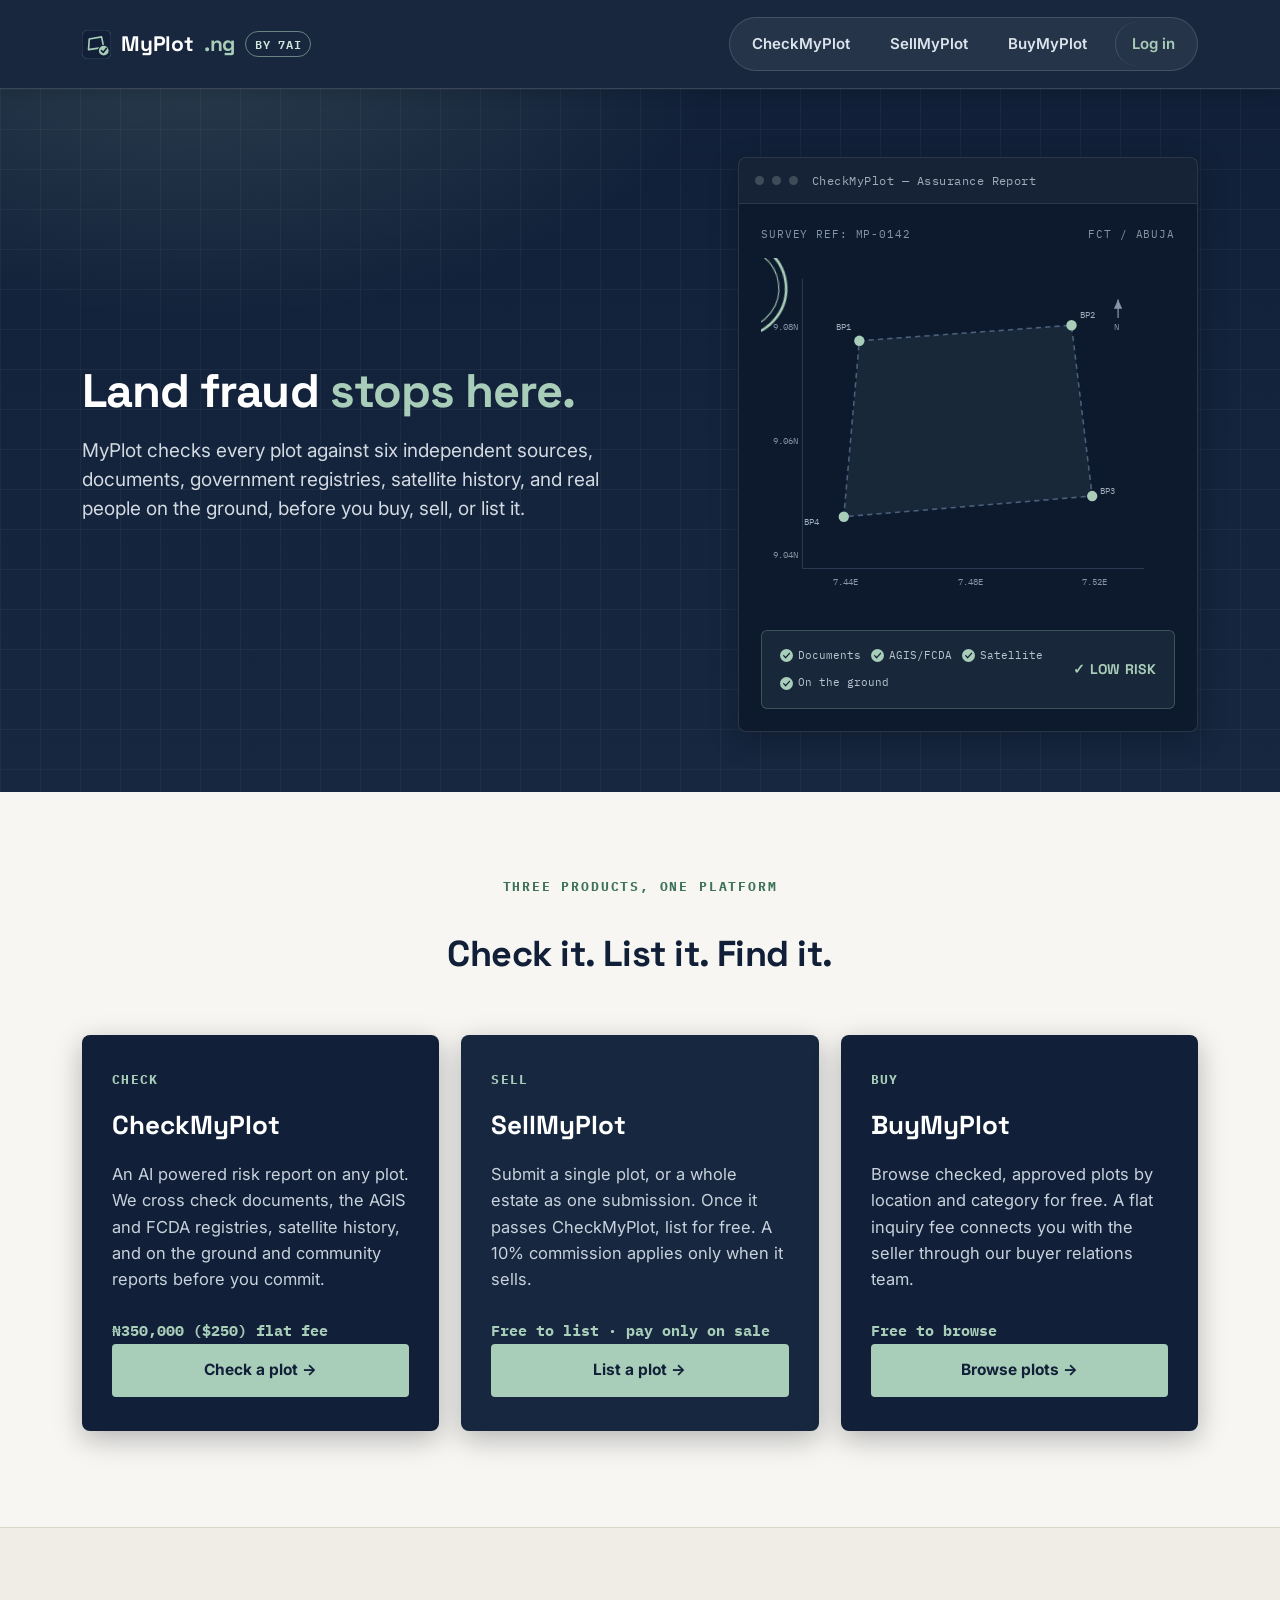
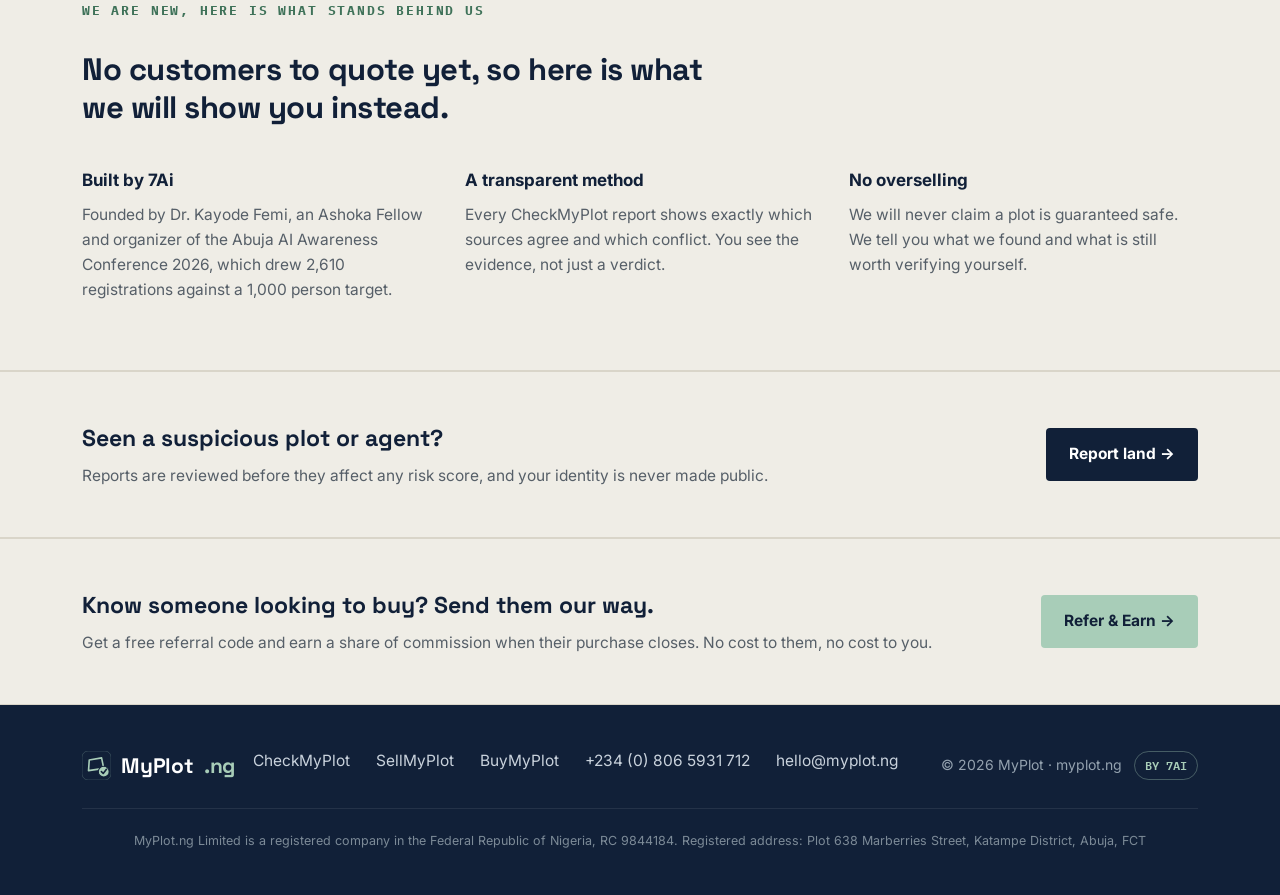
==== commit c9ed0791: "Add files via upload" ====
--- a/index.html
+++ b/index.html
@@ -205,7 +205,7 @@
         <span class="tag7ai">BY 7AI</span>
       </div>
     </div>
-    <div class="footer-legal">MyPlot.ng Limited is a registered company in the Federal Republic of Nigeria, RC 9844184</div>
+    <div class="footer-legal">MyPlot.ng Limited is a registered company in the Federal Republic of Nigeria, RC 9844184. Registered address: Plot 638 Marberries Street, Katampe District, Abuja, FCT</div>
   </div>
 </footer>
 
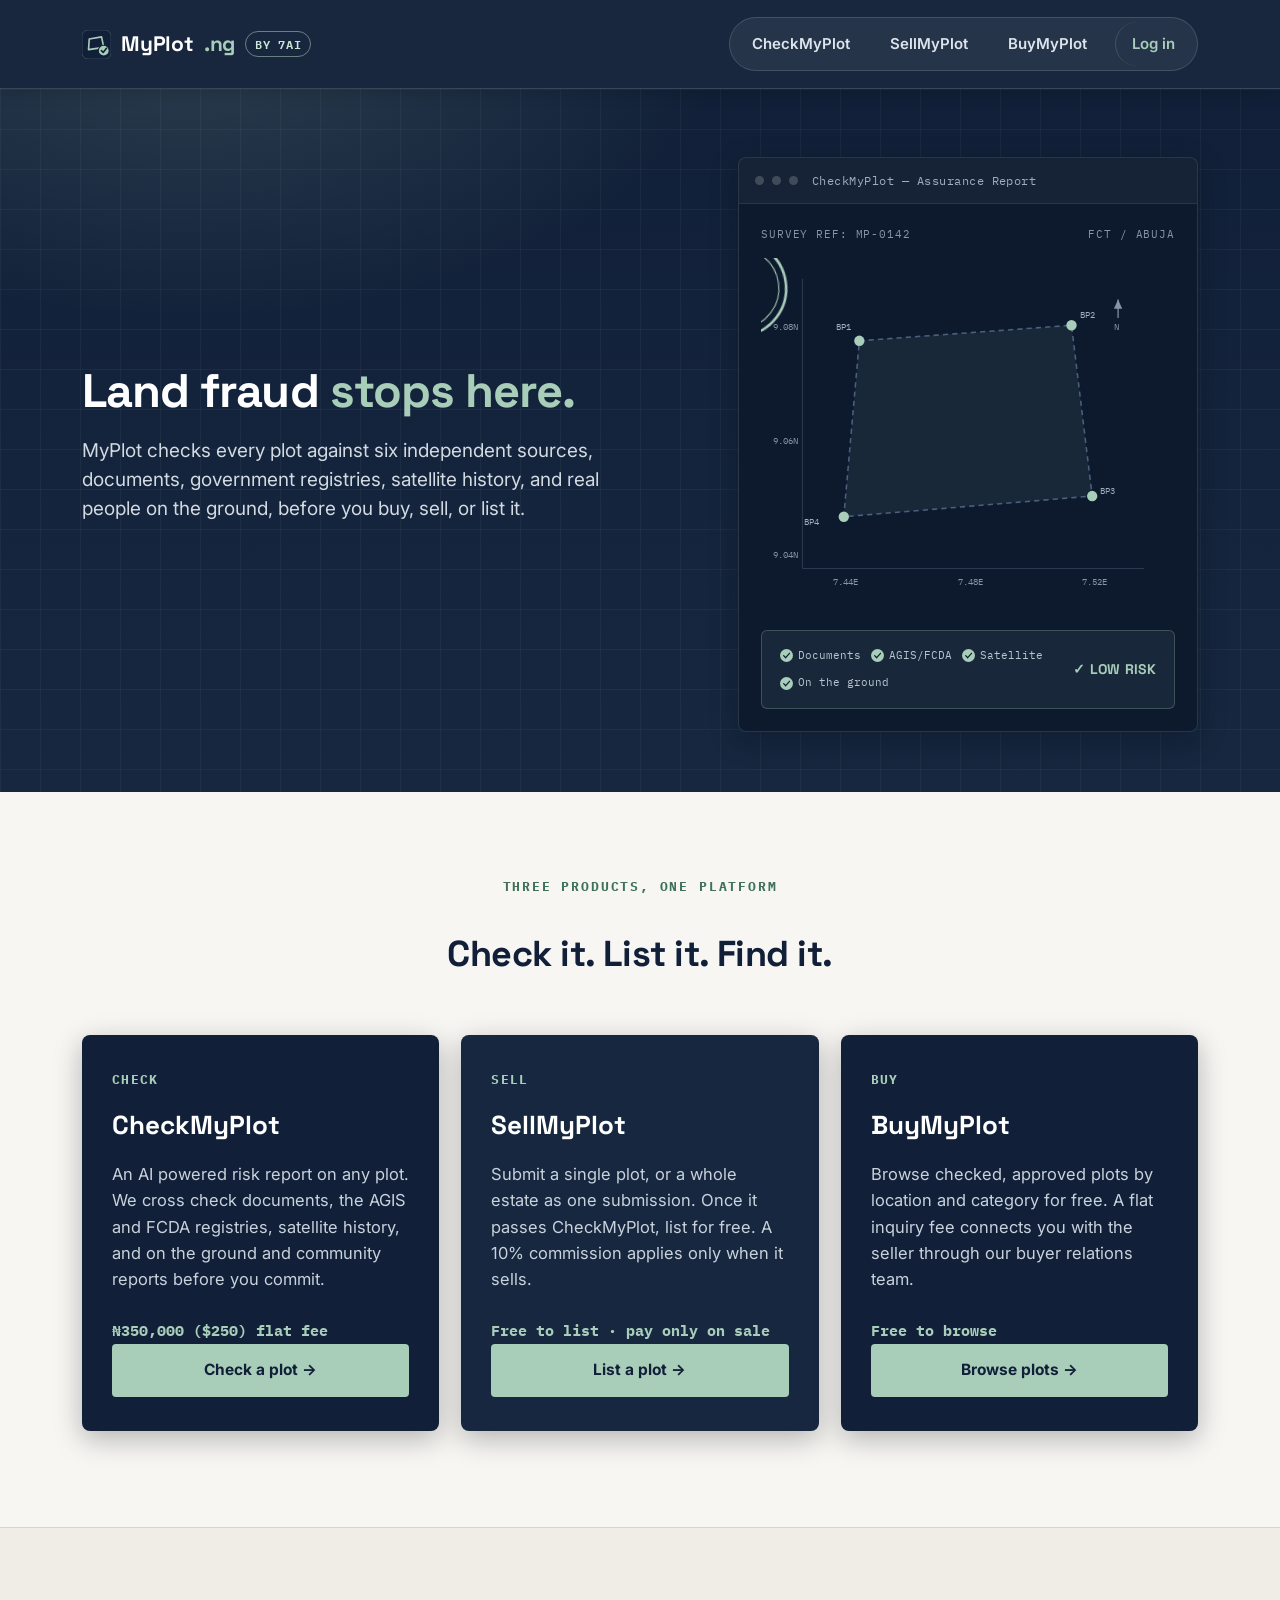
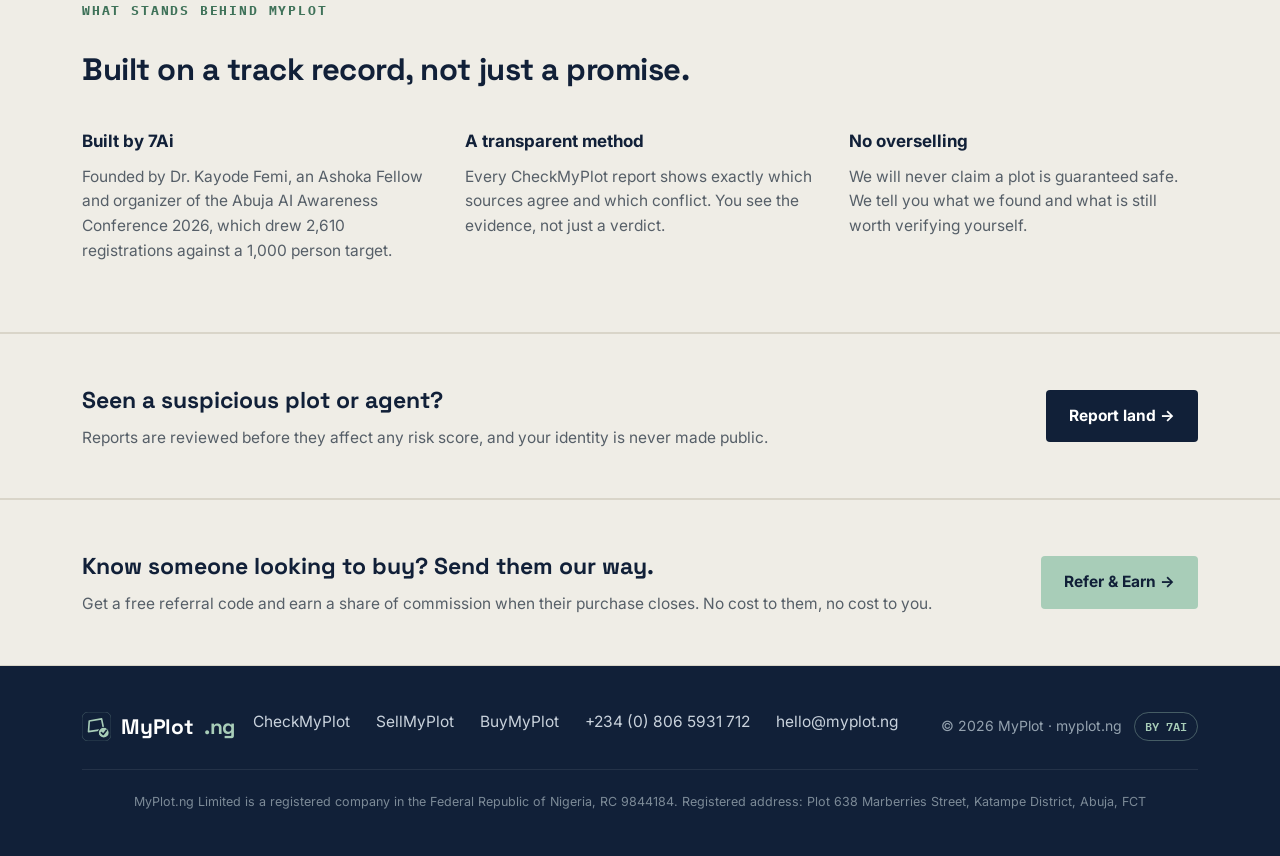
==== commit 8c271f7e: "Add files via upload" ====
--- a/index.html
+++ b/index.html
@@ -141,8 +141,8 @@
 <section class="trust">
   <div class="wrap">
     <div class="trust-head">
-      <span class="eyebrow">WE ARE NEW, HERE IS WHAT STANDS BEHIND US</span>
-      <h2>No customers to quote yet, so here is what we will show you instead.</h2>
+      <span class="eyebrow">WHAT STANDS BEHIND MYPLOT</span>
+      <h2>Built on a track record, not just a promise.</h2>
     </div>
     <div class="trust-row">
       <div class="trust-item">
--- a/css/style.css
+++ b/css/style.css
@@ -253,7 +253,8 @@
   font-family:var(--display); font-weight:700; font-size:clamp(25px,2.9vw,31px);
   color:var(--ink); letter-spacing:-0.015em; margin-top:12px; line-height:1.25;
 }
-.trust-row{display:grid; grid-template-columns:repeat(3, 1fr); gap:34px;}
+.trust-row{display:flex; flex-wrap:wrap; gap:34px;}
+.trust-row .trust-item{flex:1; min-width:260px;}
 .trust-item h4{font-family:var(--body); font-weight:700; font-size:17px; color:var(--ink); margin-bottom:9px;}
 .trust-item p{font-size:15.5px; color:var(--ink-faint); line-height:1.6;}
 
@@ -430,7 +431,7 @@
 /* ---------- FEATURED ESTATE (bold, marketing-forward) ---------- */
 .featured-estate{ margin-bottom:44px; }
 .fe-card{
-  border-radius:16px; overflow:hidden;
+  border-radius:16px; overflow:hidden; margin-bottom:32px;
   background:linear-gradient(135deg, #16412E 0%, #1F5C3F 55%, #2C7A54 100%);
   box-shadow:0 14px 40px rgba(22,65,46,0.28);
 }
@@ -456,7 +457,7 @@
 
 .fe-units{ background:#fff; padding:28px 36px 34px; display:flex; flex-wrap:wrap; }
 .fe-unit{
-  flex:1; min-width:220px; border:1.5px solid #E3E1D9; border-radius:12px; padding:20px; position:relative; overflow:hidden;
+  flex: 0 0 calc(33.333% - 18px); min-width:220px; border:1.5px solid #E3E1D9; border-radius:12px; padding:20px; position:relative; overflow:hidden;
   margin-right:18px; margin-bottom:18px;
 }
 .fe-unit-icon{ width:52px; height:52px; margin-bottom:12px; }
@@ -506,7 +507,7 @@
     margin-top:6px; padding-top:12px;
   }
   .product-row{grid-template-columns:1fr;}
-  .trust-row{grid-template-columns:1fr; gap:26px;}
+  .trust-row{flex-direction:column; gap:26px;}
   .info-grid{flex-direction:column;}
   .form-row-2{flex-direction:column;}
   .form-row-3{flex-direction:column;}
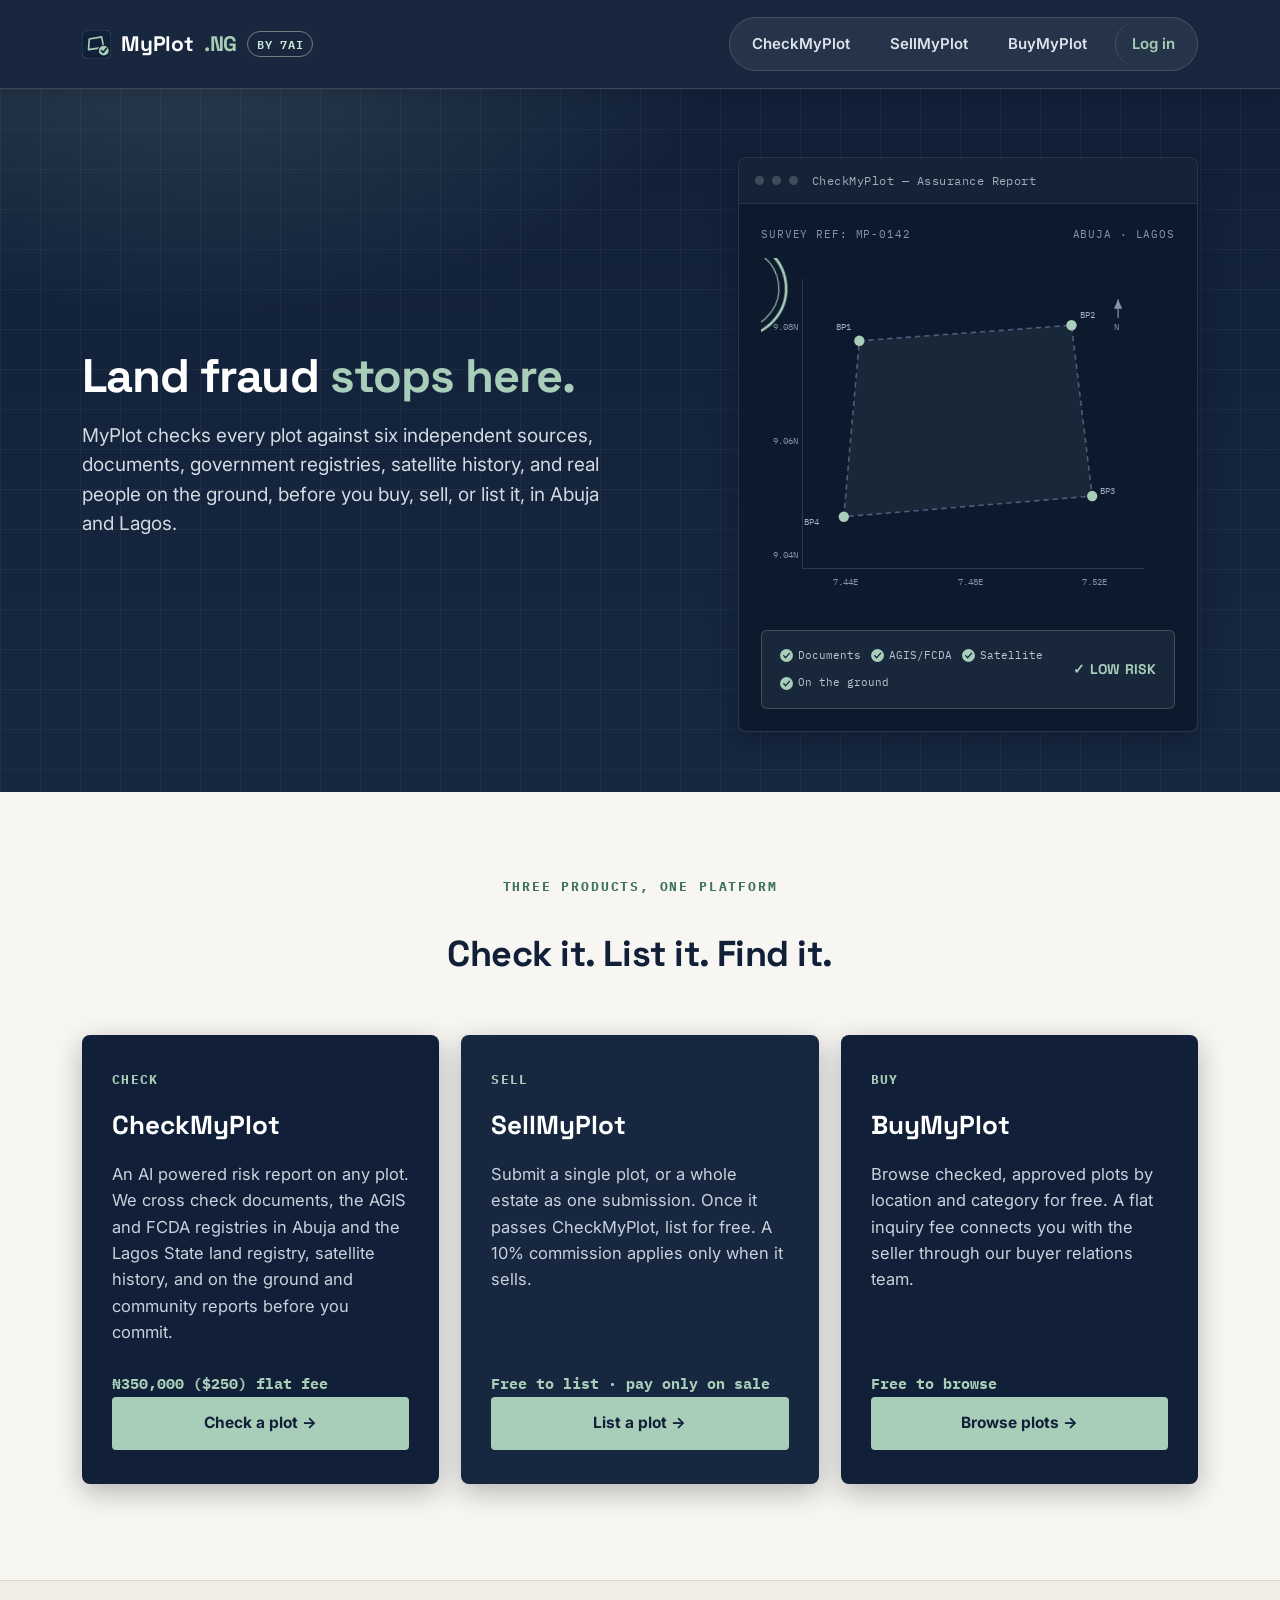
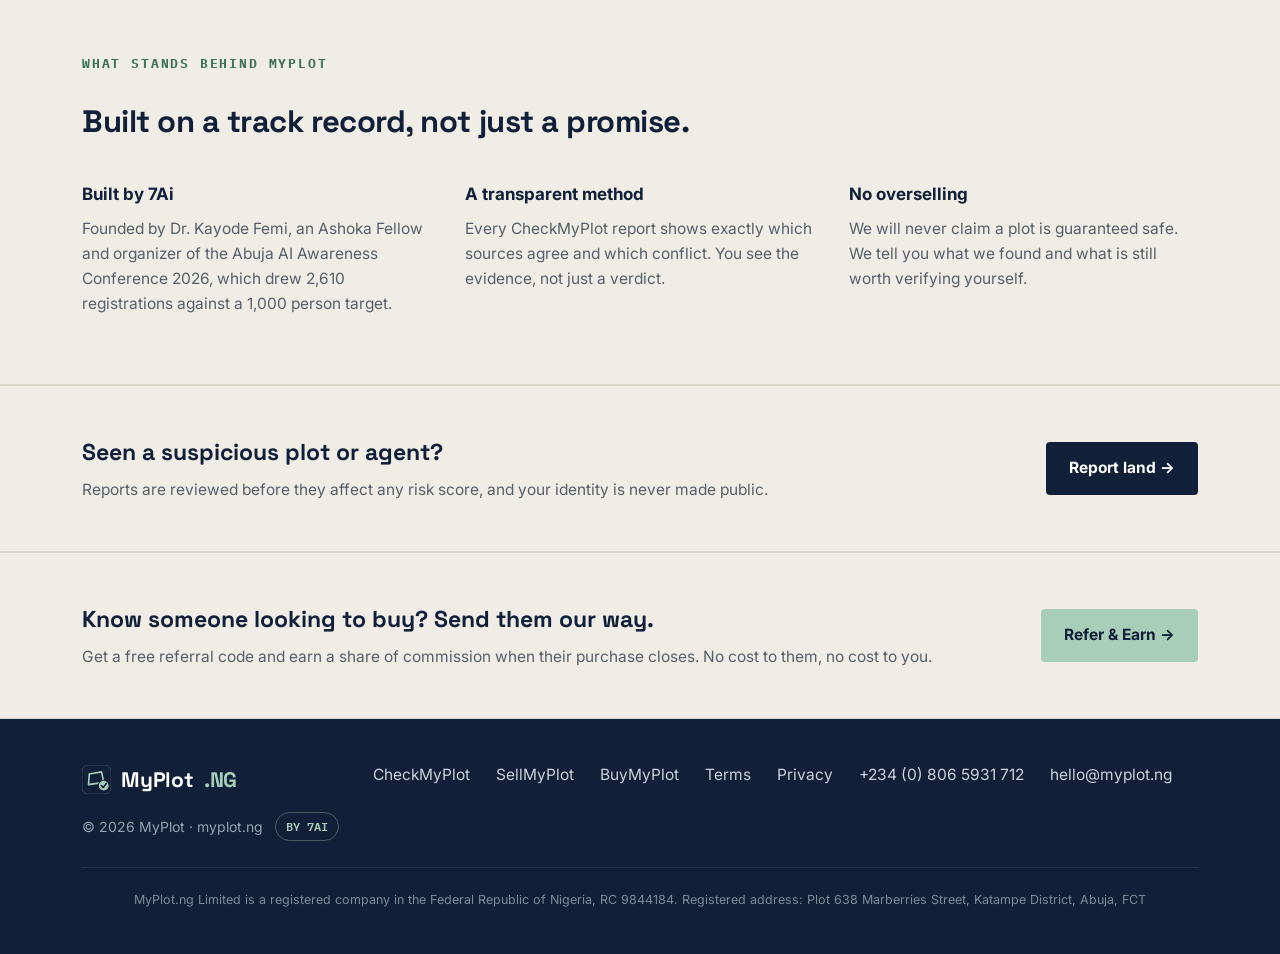
==== commit b41dc66e: "Add files via upload" ====
--- a/index.html
+++ b/index.html
@@ -4,7 +4,7 @@
 <meta charset="UTF-8">
 <meta name="viewport" content="width=device-width, initial-scale=1.0">
 <title>MyPlot by 7Ai — CheckMyPlot, SellMyPlot, BuyMyPlot</title>
-<meta name="description" content="MyPlot has three products: CheckMyPlot for AI powered land risk reports, SellMyPlot to list a checked plot, and BuyMyPlot to browse verified land for sale in Abuja.">
+<meta name="description" content="MyPlot has three products: CheckMyPlot for AI powered land risk reports, SellMyPlot to list a checked plot, and BuyMyPlot to browse verified land for sale in Abuja and Lagos.">
 <link rel="icon" type="image/svg+xml" href="assets/logo/icon.svg">
 <link rel="preconnect" href="https://fonts.googleapis.com">
 <link rel="preconnect" href="https://fonts.gstatic.com" crossorigin>
@@ -22,7 +22,7 @@
         <circle cx="120" cy="114" r="30" fill="#A8CDB8" stroke="#112038" stroke-width="6"/>
         <path d="M107,114 L117,124 L135,101" fill="none" stroke="#112038" stroke-width="9" stroke-linecap="round" stroke-linejoin="round"/>
       </svg>
-      MyPlot<span class="dot">.ng</span><span class="brand-tag">BY 7AI</span>
+      MyPlot<span class="dot">.NG</span><span class="brand-tag">BY 7AI</span>
     </a>
     <nav class="product-tabs">
       <a href="check/index.html">CheckMyPlot</a>
@@ -38,7 +38,7 @@
     <div class="hero-grid">
       <div>
         <h1>Land fraud <span class="accent">stops here.</span></h1>
-        <p class="lede">MyPlot checks every plot against six independent sources, documents, government registries, satellite history, and real people on the ground, before you buy, sell, or list it.</p>
+        <p class="lede">MyPlot checks every plot against six independent sources, documents, government registries, satellite history, and real people on the ground, before you buy, sell, or list it, in Abuja and Lagos.</p>
       </div>
       <div class="plot-graphic">
         <div class="mock-titlebar">
@@ -46,7 +46,7 @@
           <span class="mock-title">CheckMyPlot — Assurance Report</span>
         </div>
         <div class="mock-body">
-        <div class="frame-label"><span>SURVEY REF: MP-0142</span><span>FCT / ABUJA</span></div>
+        <div class="frame-label"><span>SURVEY REF: MP-0142</span><span>ABUJA · LAGOS</span></div>
         <div class="plot-svg-holder">
           <svg viewBox="0 0 400 340" fill="none" xmlns="http://www.w3.org/2000/svg" role="img" aria-label="Illustrated survey plan of a plot with beacon markers at each corner and a risk verdict stamp">
             <g stroke="#2A3A52" stroke-width="1">
@@ -116,7 +116,7 @@
       <a href="check/index.html" class="product-card">
         <span class="product-step">CHECK</span>
         <h3>CheckMyPlot</h3>
-        <p>An AI powered risk report on any plot. We cross check documents, the AGIS and FCDA registries, satellite history, and on the ground and community reports before you commit.</p>
+        <p>An AI powered risk report on any plot. We cross check documents, the AGIS and FCDA registries in Abuja and the Lagos State land registry, satellite history, and on the ground and community reports before you commit.</p>
         <div class="product-price">₦350,000 ($250) flat fee</div>
         <span class="btn btn-primary">Check a plot →</span>
       </a>
@@ -191,12 +191,14 @@
           <circle cx="120" cy="114" r="30" fill="#A8CDB8" stroke="#112038" stroke-width="6"/>
           <path d="M107,114 L117,124 L135,101" fill="none" stroke="#112038" stroke-width="9" stroke-linecap="round" stroke-linejoin="round"/>
         </svg>
-        MyPlot<span class="dot">.ng</span>
+        MyPlot<span class="dot">.NG</span>
       </a>
       <div class="footer-links">
         <a href="check/index.html">CheckMyPlot</a>
         <a href="sell/index.html">SellMyPlot</a>
         <a href="buy/index.html">BuyMyPlot</a>
+        <a href="terms/index.html">Terms</a>
+        <a href="privacy/index.html">Privacy</a>
         <a href="tel:+2348065931712">+234 (0) 806 5931 712</a>
         <a href="mailto:hello@myplot.ng">hello@myplot.ng</a>
       </div>
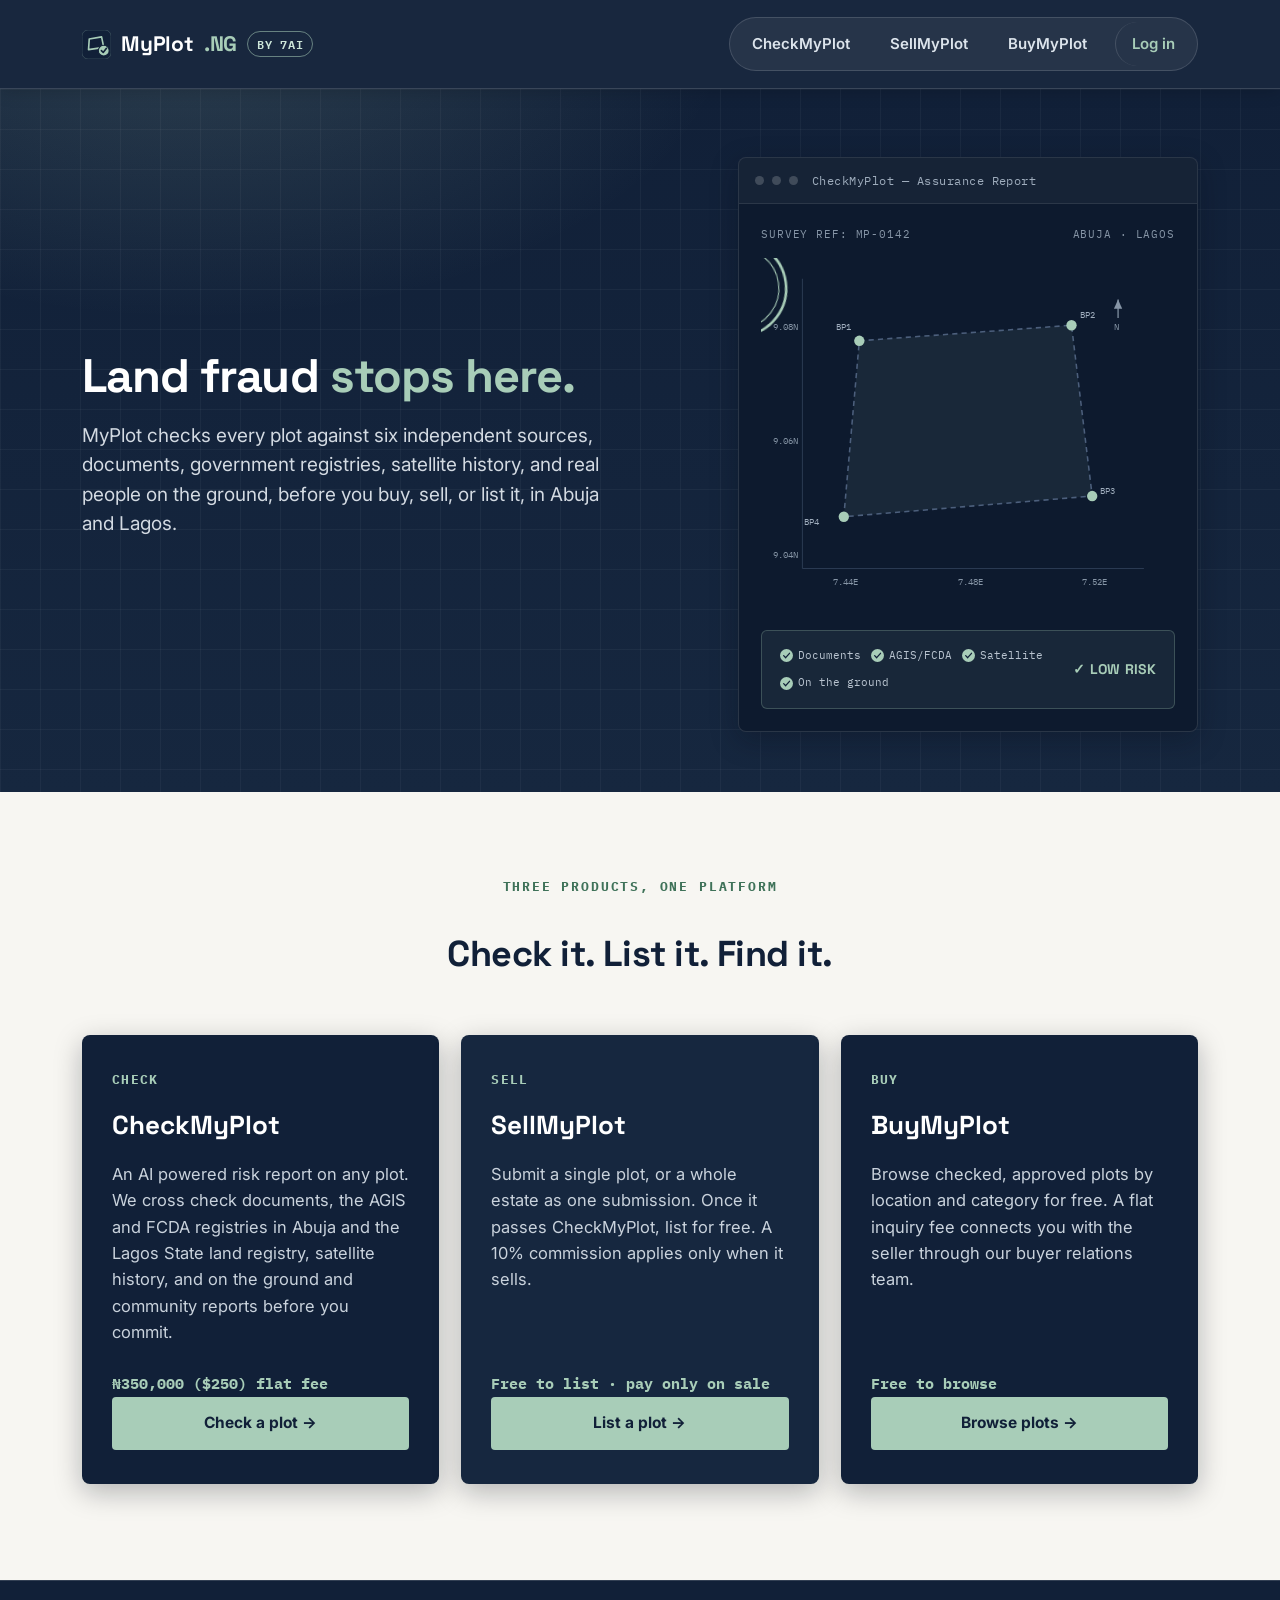
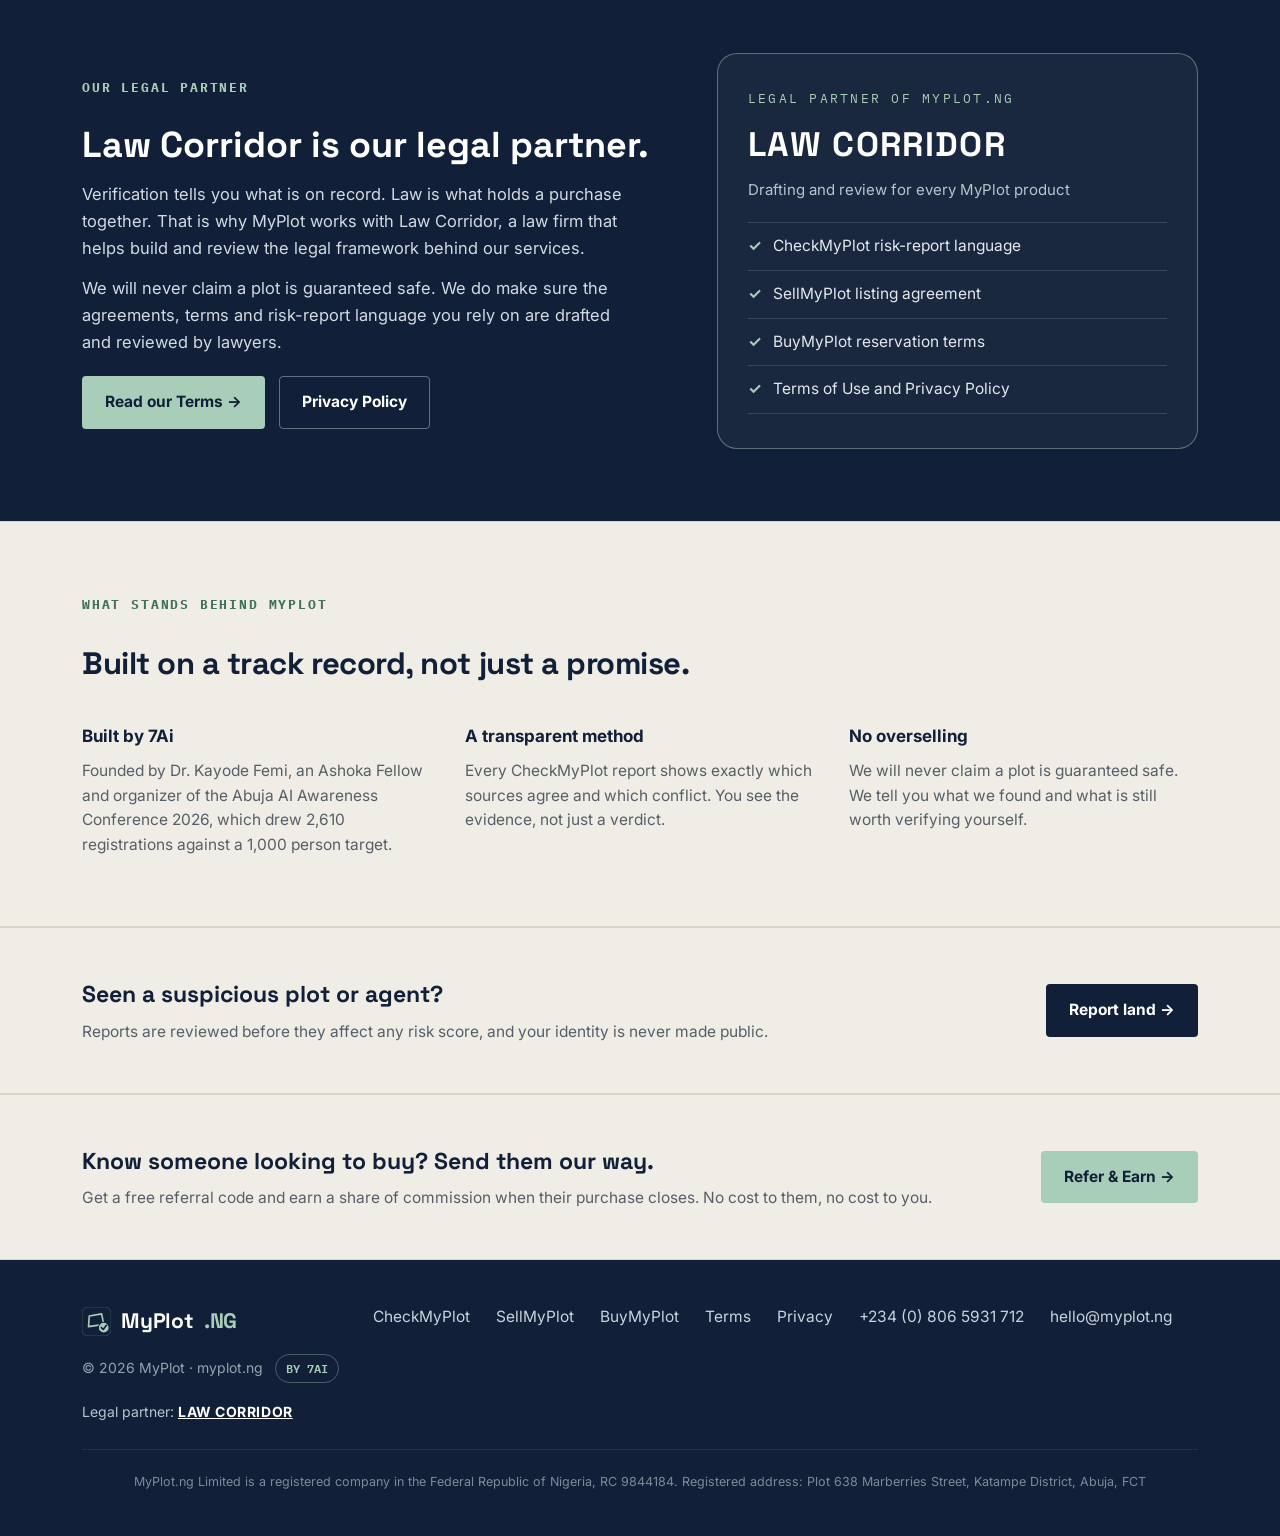
==== commit fe81c966: "Add files via upload" ====
--- a/index.html
+++ b/index.html
@@ -138,6 +138,32 @@
   </div>
 </section>
 
+<section class="legal-partner" id="legal-partner">
+  <div class="wrap lp-grid">
+    <div class="lp-copy">
+      <span class="eyebrow">OUR LEGAL PARTNER</span>
+      <h2>Law Corridor is our legal partner.</h2>
+      <p>Verification tells you what is on record. Law is what holds a purchase together. That is why MyPlot works with Law Corridor, a law firm that helps build and review the legal framework behind our services.</p>
+      <p>We will never claim a plot is guaranteed safe. We do make sure the agreements, terms and risk-report language you rely on are drafted and reviewed by lawyers.</p>
+      <div class="lp-links">
+        <a href="terms/index.html" class="btn btn-primary">Read our Terms →</a>
+        <a href="privacy/index.html" class="btn btn-ghost">Privacy Policy</a>
+      </div>
+    </div>
+    <div class="lp-badge">
+      <div class="lp-label">LEGAL PARTNER OF MYPLOT.NG</div>
+      <div class="lp-name">Law Corridor</div>
+      <div class="lp-sub">Drafting and review for every MyPlot product</div>
+      <ul>
+        <li>CheckMyPlot risk-report language</li>
+        <li>SellMyPlot listing agreement</li>
+        <li>BuyMyPlot reservation terms</li>
+        <li>Terms of Use and Privacy Policy</li>
+      </ul>
+    </div>
+  </div>
+</section>
+
 <section class="trust">
   <div class="wrap">
     <div class="trust-head">
@@ -207,6 +233,7 @@
         <span class="tag7ai">BY 7AI</span>
       </div>
     </div>
+    <div class="footer-partner">Legal partner: <b><a href="index.html#legal-partner" style="color:inherit">LAW CORRIDOR</a></b></div>
     <div class="footer-legal">MyPlot.ng Limited is a registered company in the Federal Republic of Nigeria, RC 9844184. Registered address: Plot 638 Marberries Street, Katampe District, Abuja, FCT</div>
   </div>
 </footer>
--- a/css/style.css
+++ b/css/style.css
@@ -627,3 +627,26 @@
   .cta-ghost{ border:1.5px solid rgba(255,255,255,0.35); color:#fff; }
 
   .empty-state{ text-align:center; padding:50px 20px; color:#7A8590; font-size:15px; }
+
+/* Legal partner: Law Corridor */
+.legal-partner{background:var(--navy); color:#fff; padding:72px 0; border-top:1px solid var(--line-navy);}
+.legal-partner .lp-grid{display:flex; flex-wrap:wrap; gap:48px; align-items:center;}
+.legal-partner .lp-copy{flex:1.4; min-width:300px;}
+.legal-partner .eyebrow{color:var(--teal);}
+.legal-partner h2{font-family:var(--display); font-size:36px; line-height:1.12; color:#fff; margin:10px 0 16px;}
+.legal-partner p{font-size:16.5px; line-height:1.65; color:#D3DAE2; max-width:560px; margin-bottom:12px;}
+.legal-partner .lp-links{margin-top:20px; display:flex; gap:14px; flex-wrap:wrap;}
+.lp-badge{flex:1; min-width:280px; border:1.5px solid rgba(168,205,184,0.45); border-radius:20px; padding:34px 30px; background:rgba(255,255,255,0.04);}
+.lp-badge .lp-label{font-family:var(--mono); font-size:12.5px; letter-spacing:0.18em; color:var(--teal);}
+.lp-badge .lp-name{font-family:var(--display); font-weight:700; font-size:34px; letter-spacing:0.04em; color:#fff; margin:10px 0 6px; text-transform:uppercase;}
+.lp-badge .lp-sub{font-size:15px; color:#B9C4CF;}
+.lp-badge ul{list-style:none; margin-top:20px; border-top:1px solid var(--line-navy);}
+.lp-badge li{padding:11px 0; border-bottom:1px solid var(--line-navy); font-size:15.5px; color:#E3E8EE;}
+.lp-badge li:before{content:"\2713"; color:var(--teal); margin-right:11px; font-weight:700;}
+.lp-strip{background:var(--paper-2); border-top:1px solid var(--line); border-bottom:1px solid var(--line); padding:18px 0; font-size:15.5px; color:var(--ink-soft);}
+.lp-strip .wrap{display:flex; flex-wrap:wrap; gap:8px 14px; align-items:center;}
+.lp-strip b{font-family:var(--display); color:var(--navy); letter-spacing:0.03em; text-transform:uppercase;}
+.lp-strip .tag{font-family:var(--mono); font-size:12px; letter-spacing:0.16em; color:var(--teal-dim);}
+.lp-strip a{color:var(--teal-dim); font-weight:600; text-decoration:underline;}
+.footer-partner{margin-top:18px; font-size:14px; color:#B9C4CF;}
+.footer-partner b{color:#fff; letter-spacing:0.04em;}
